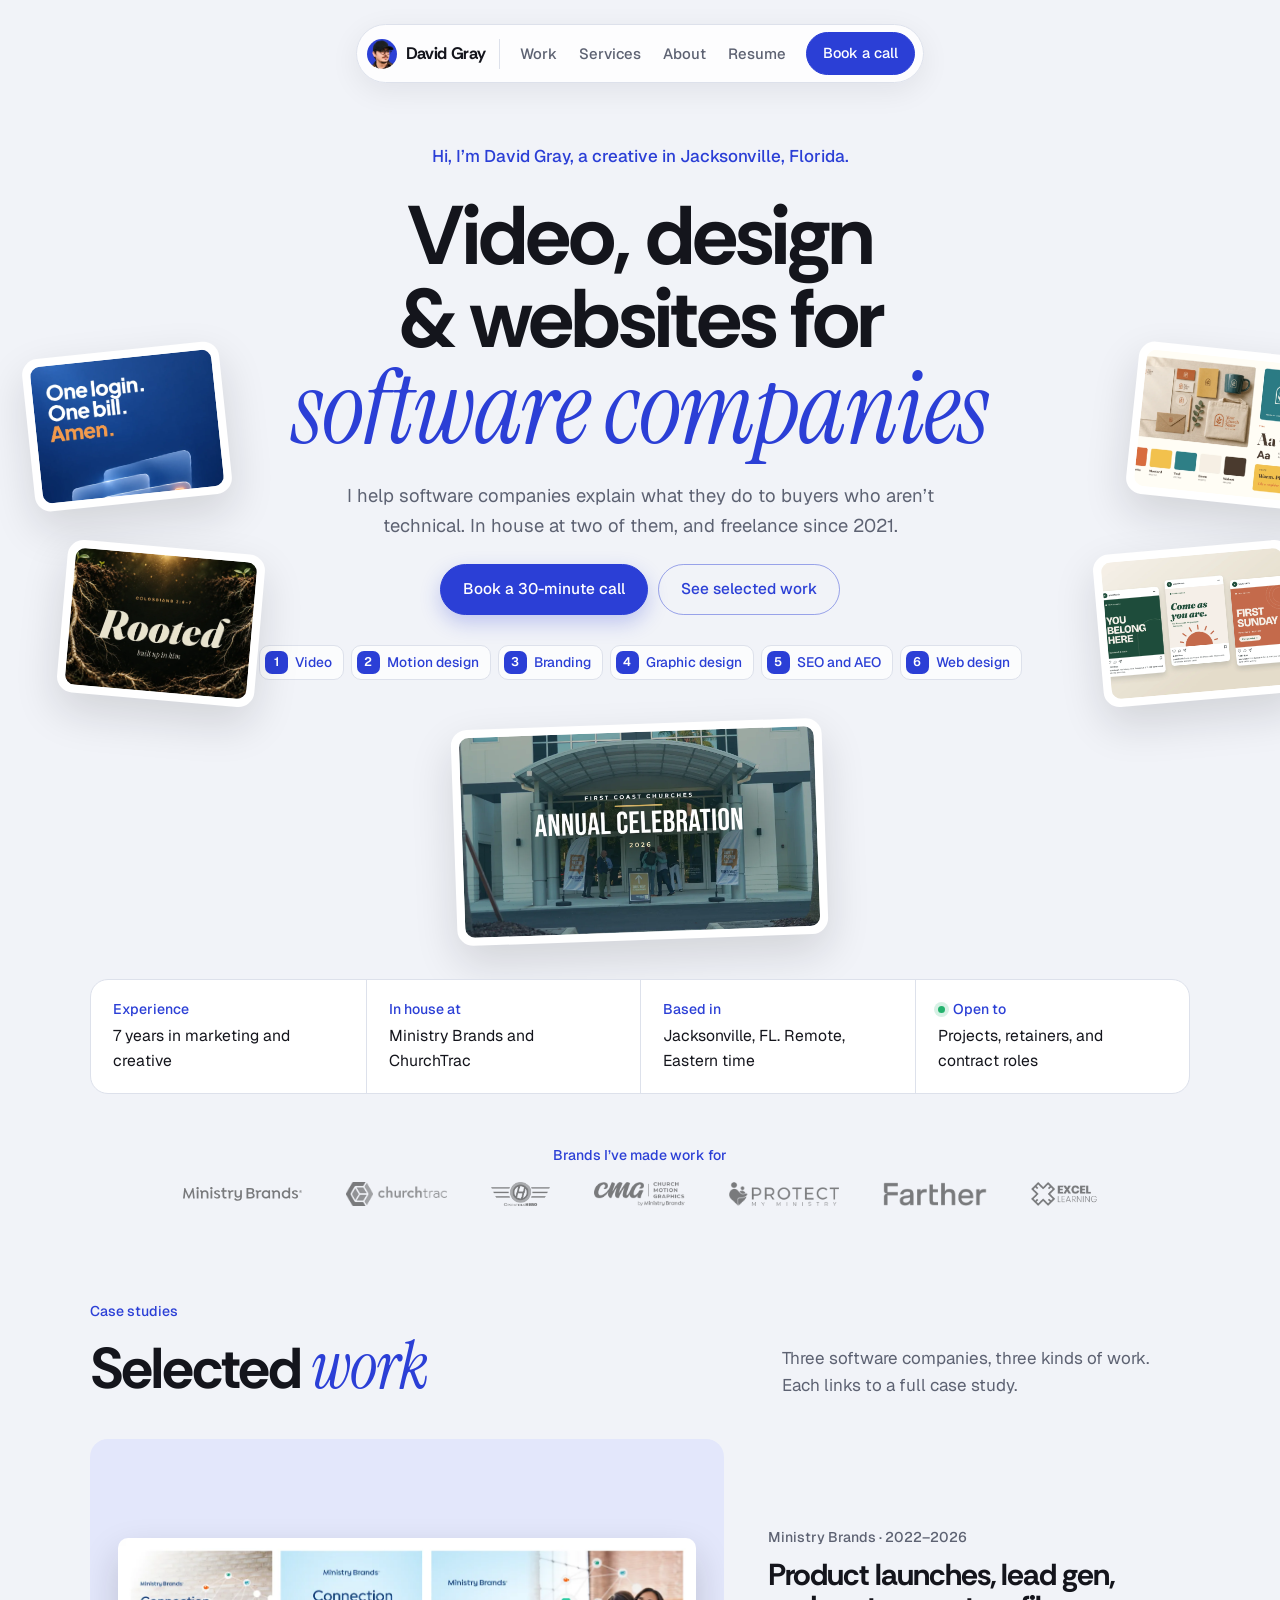
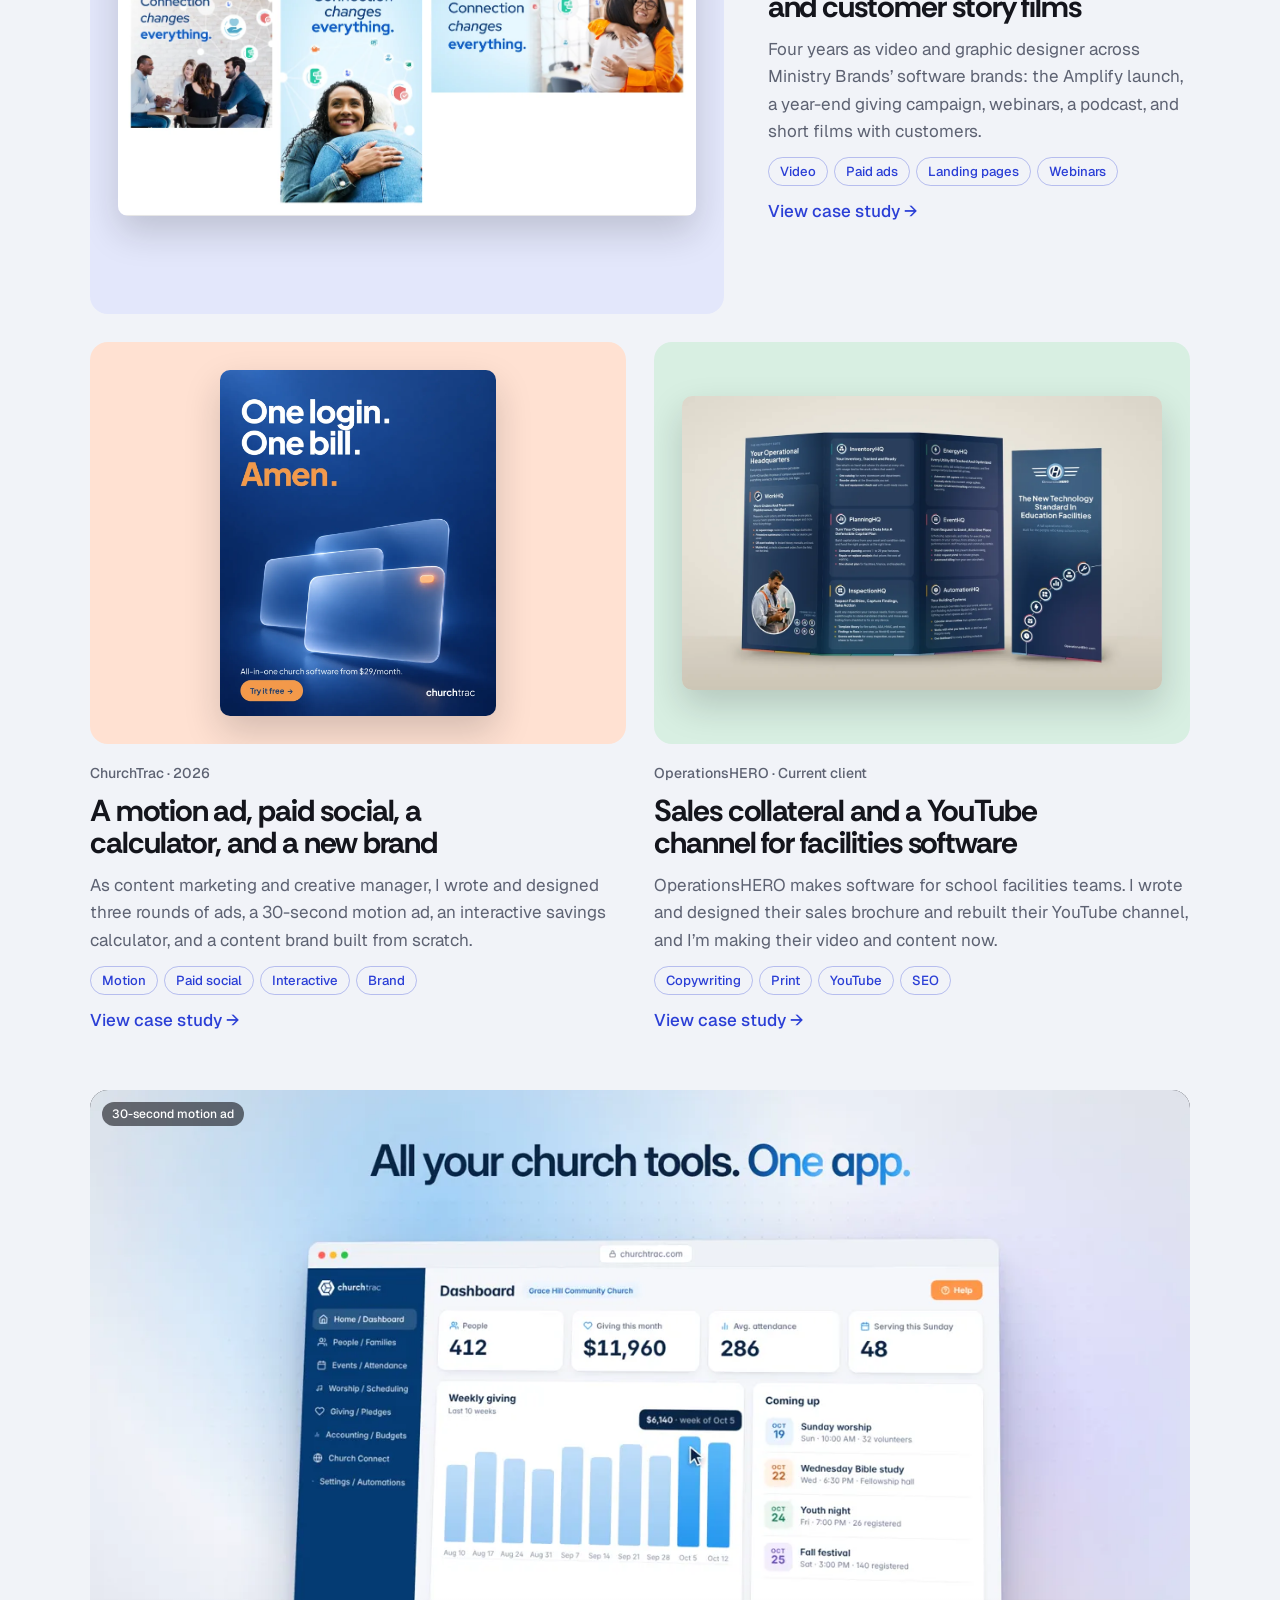
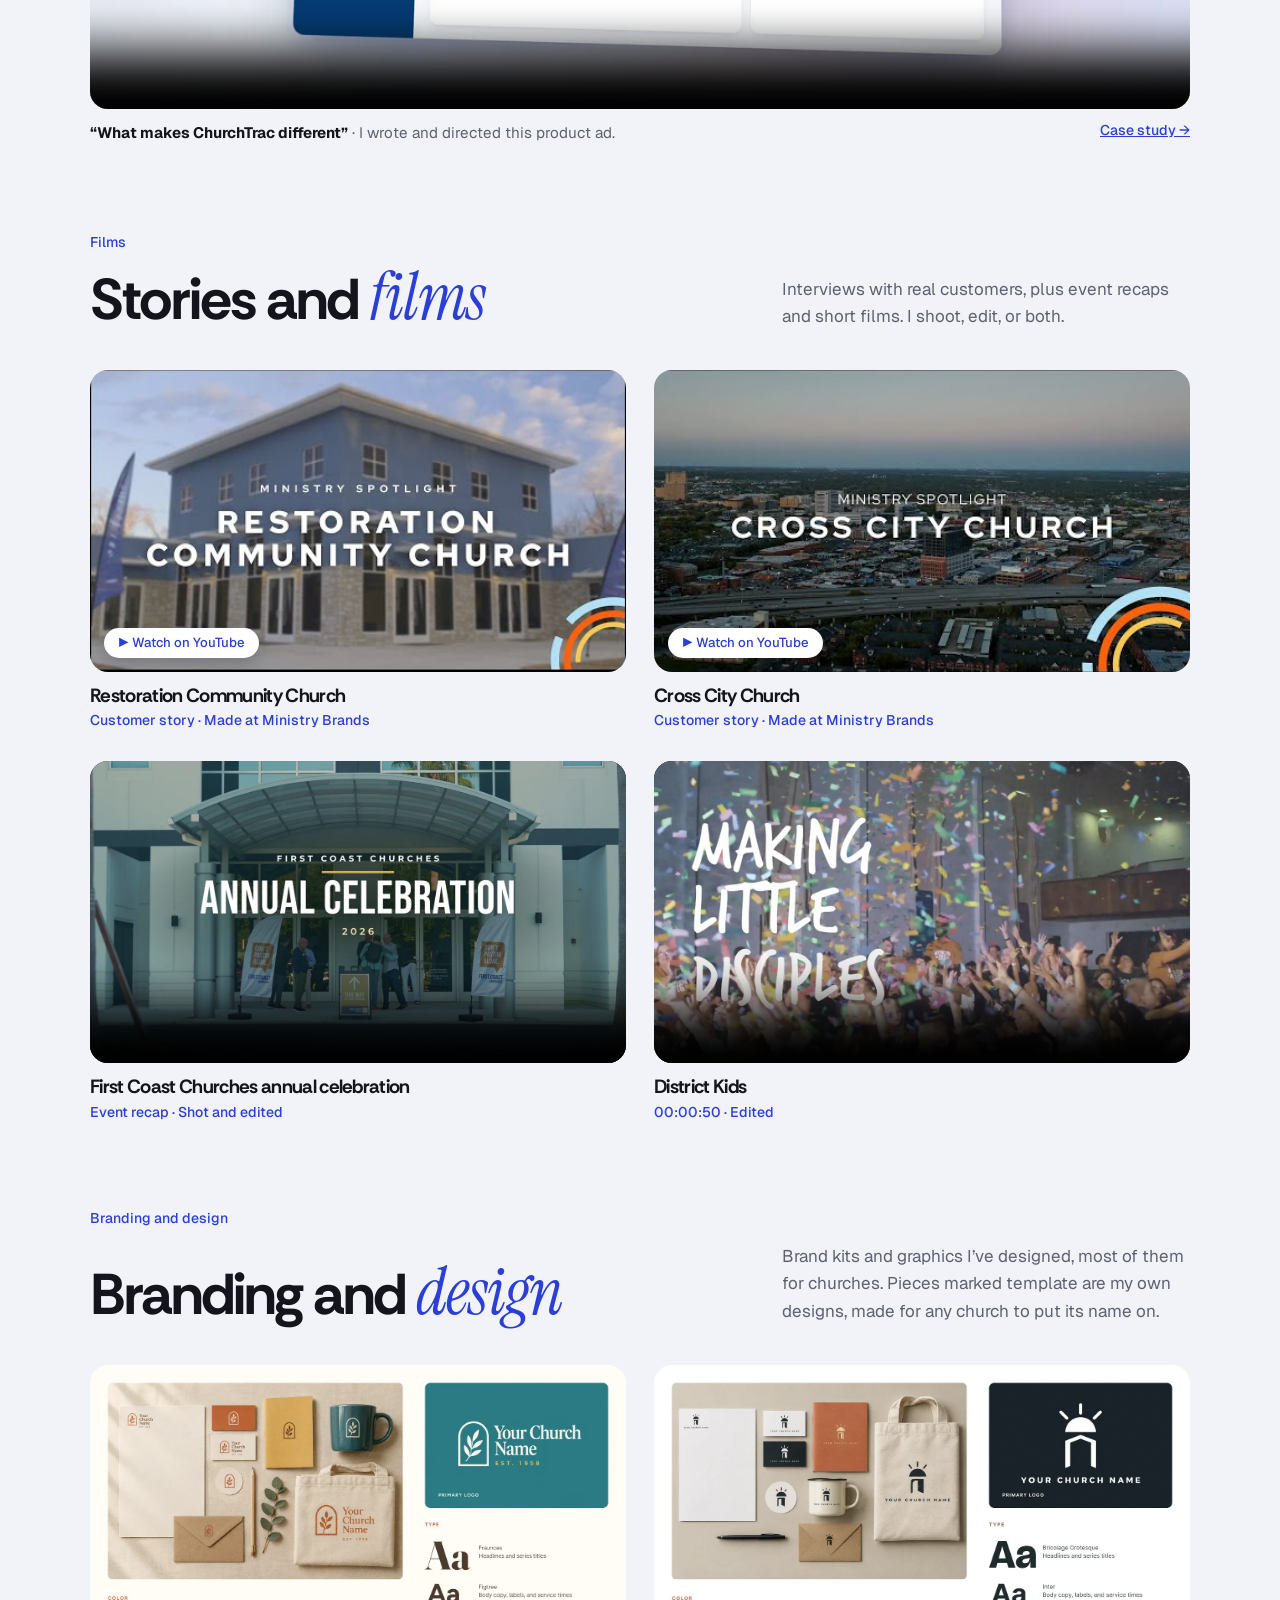
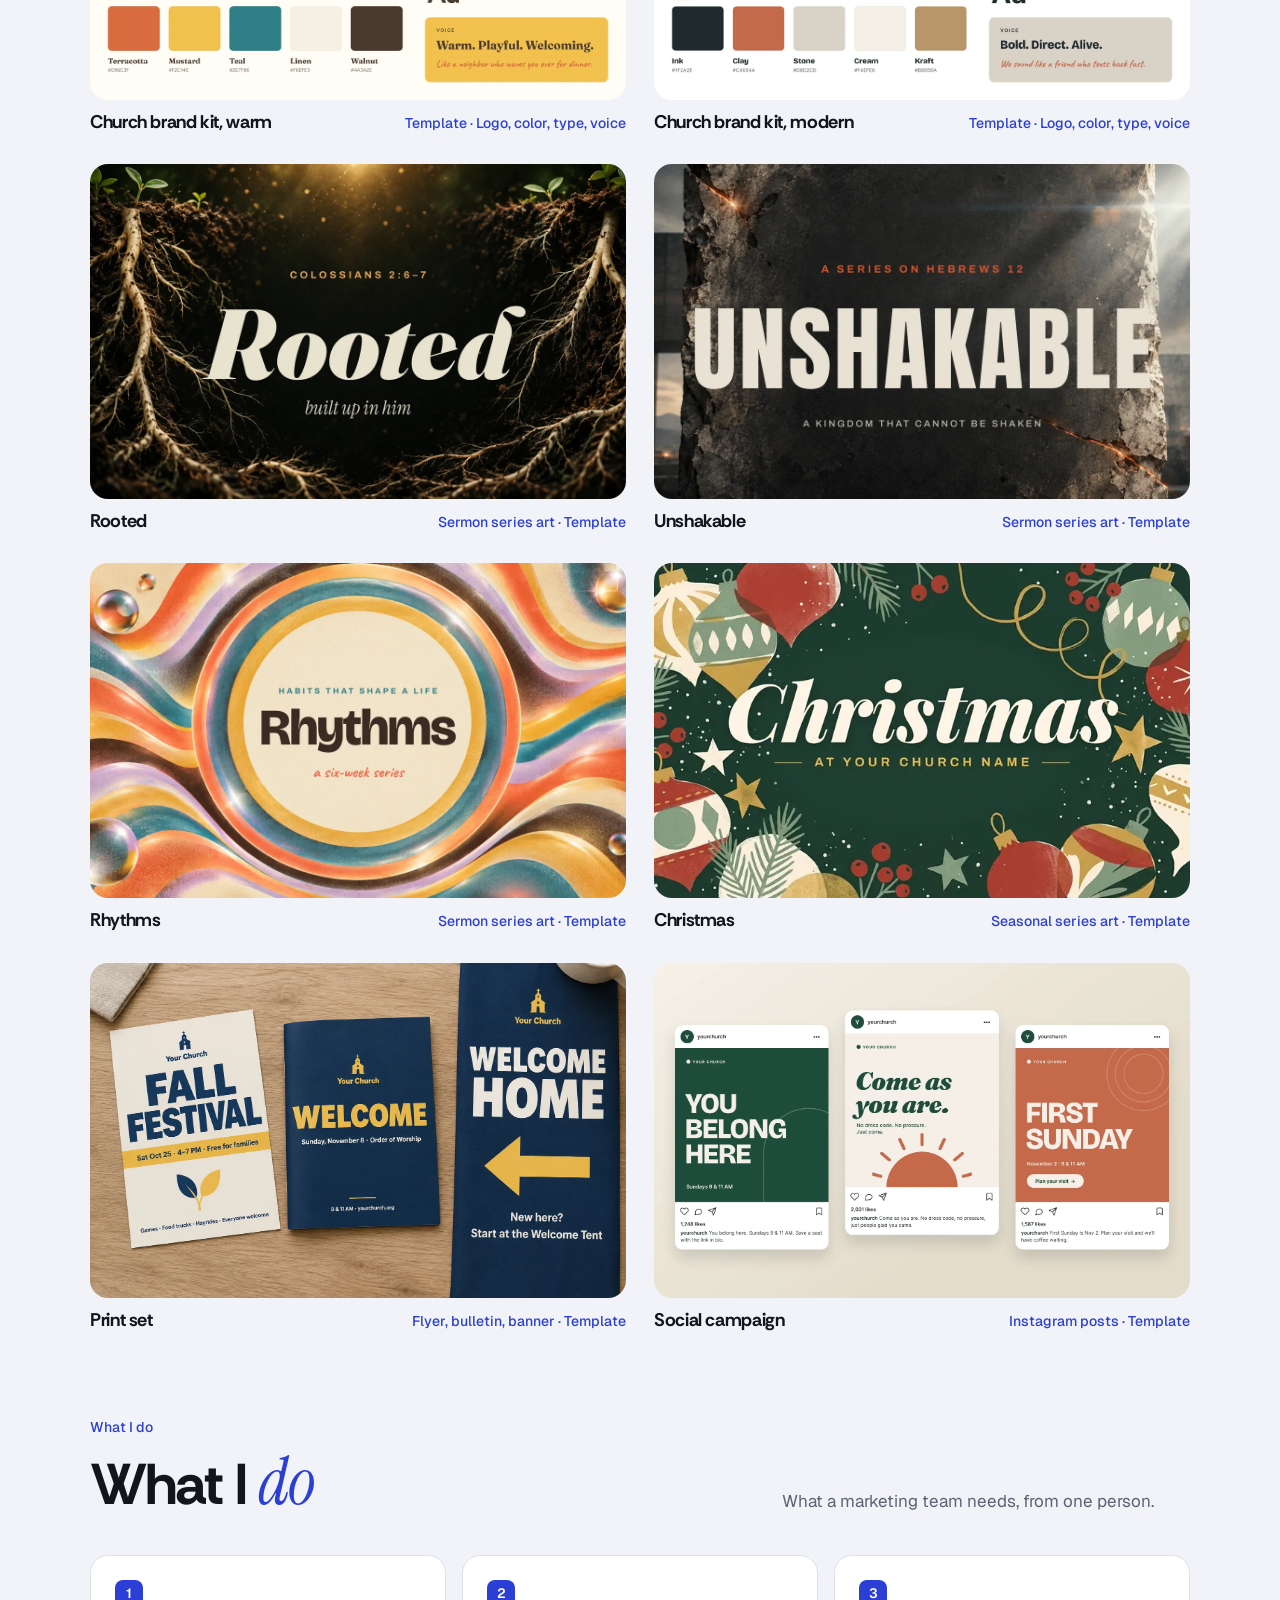
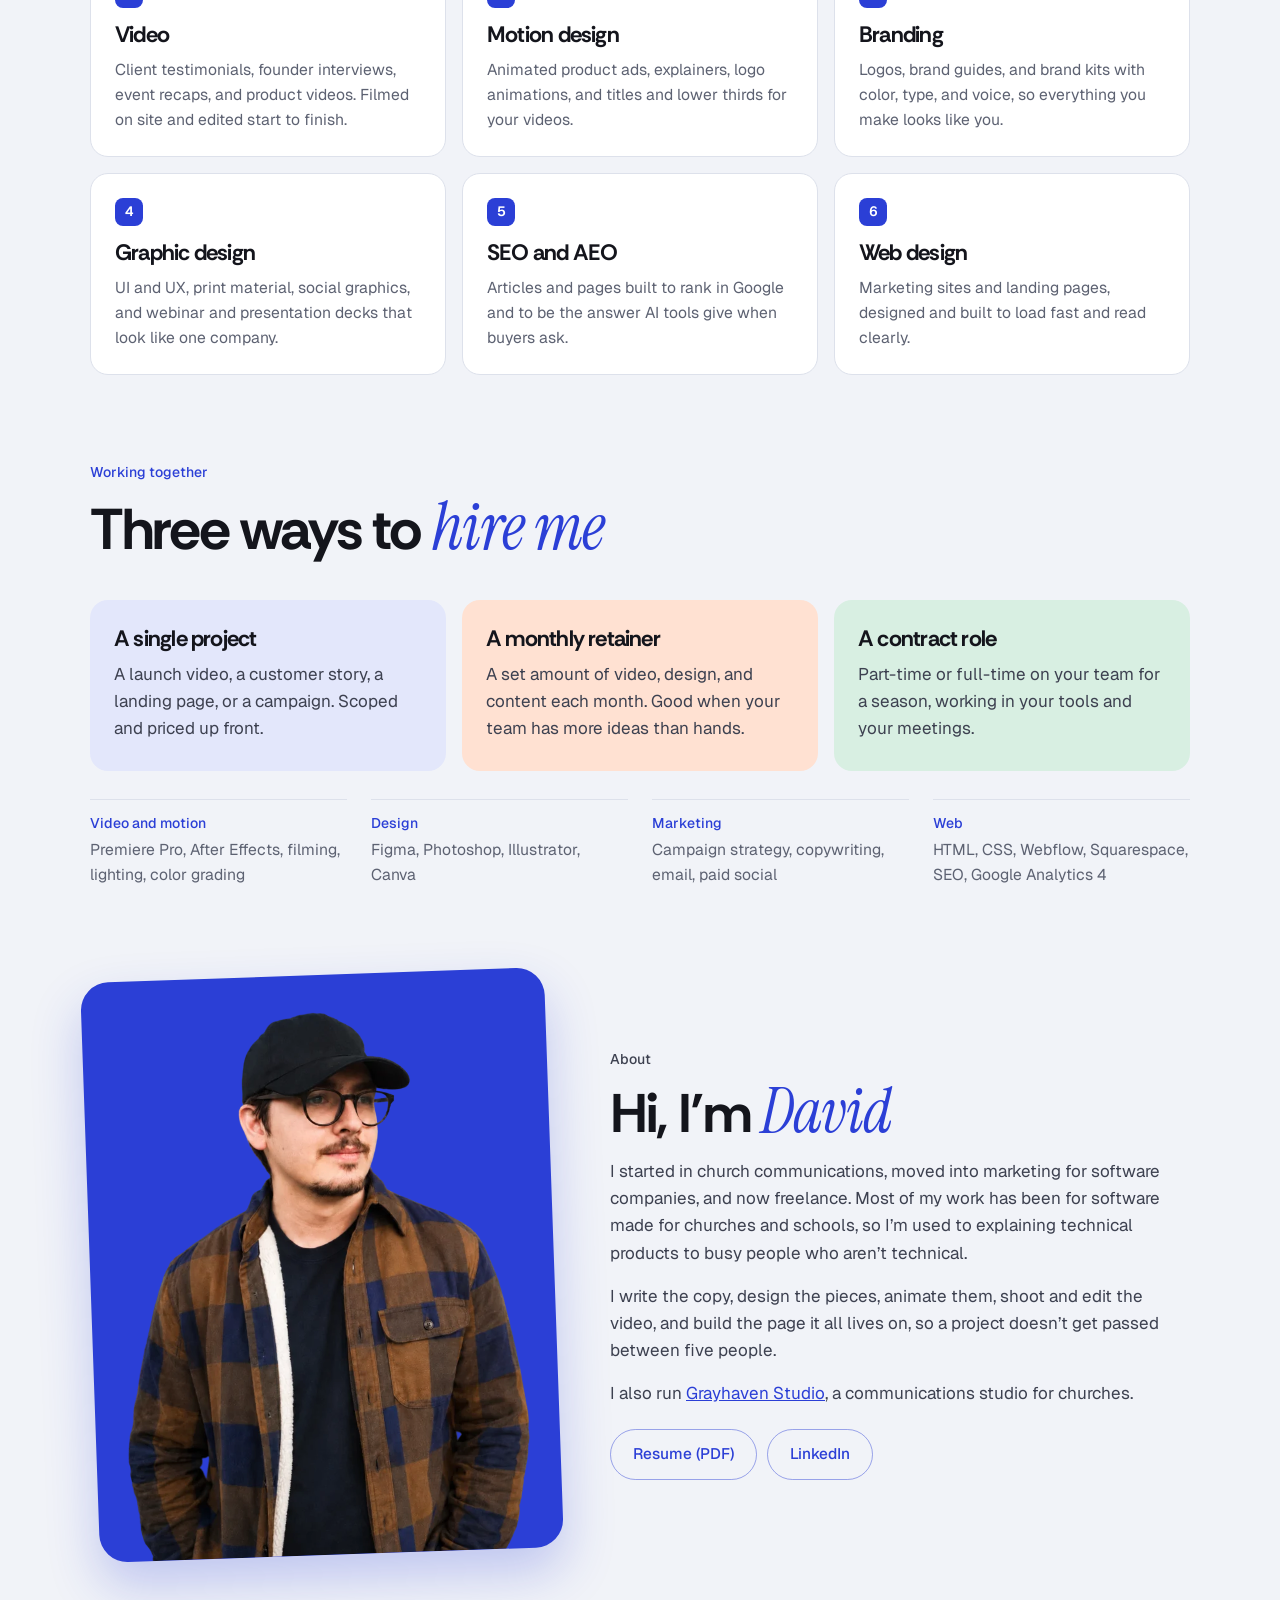
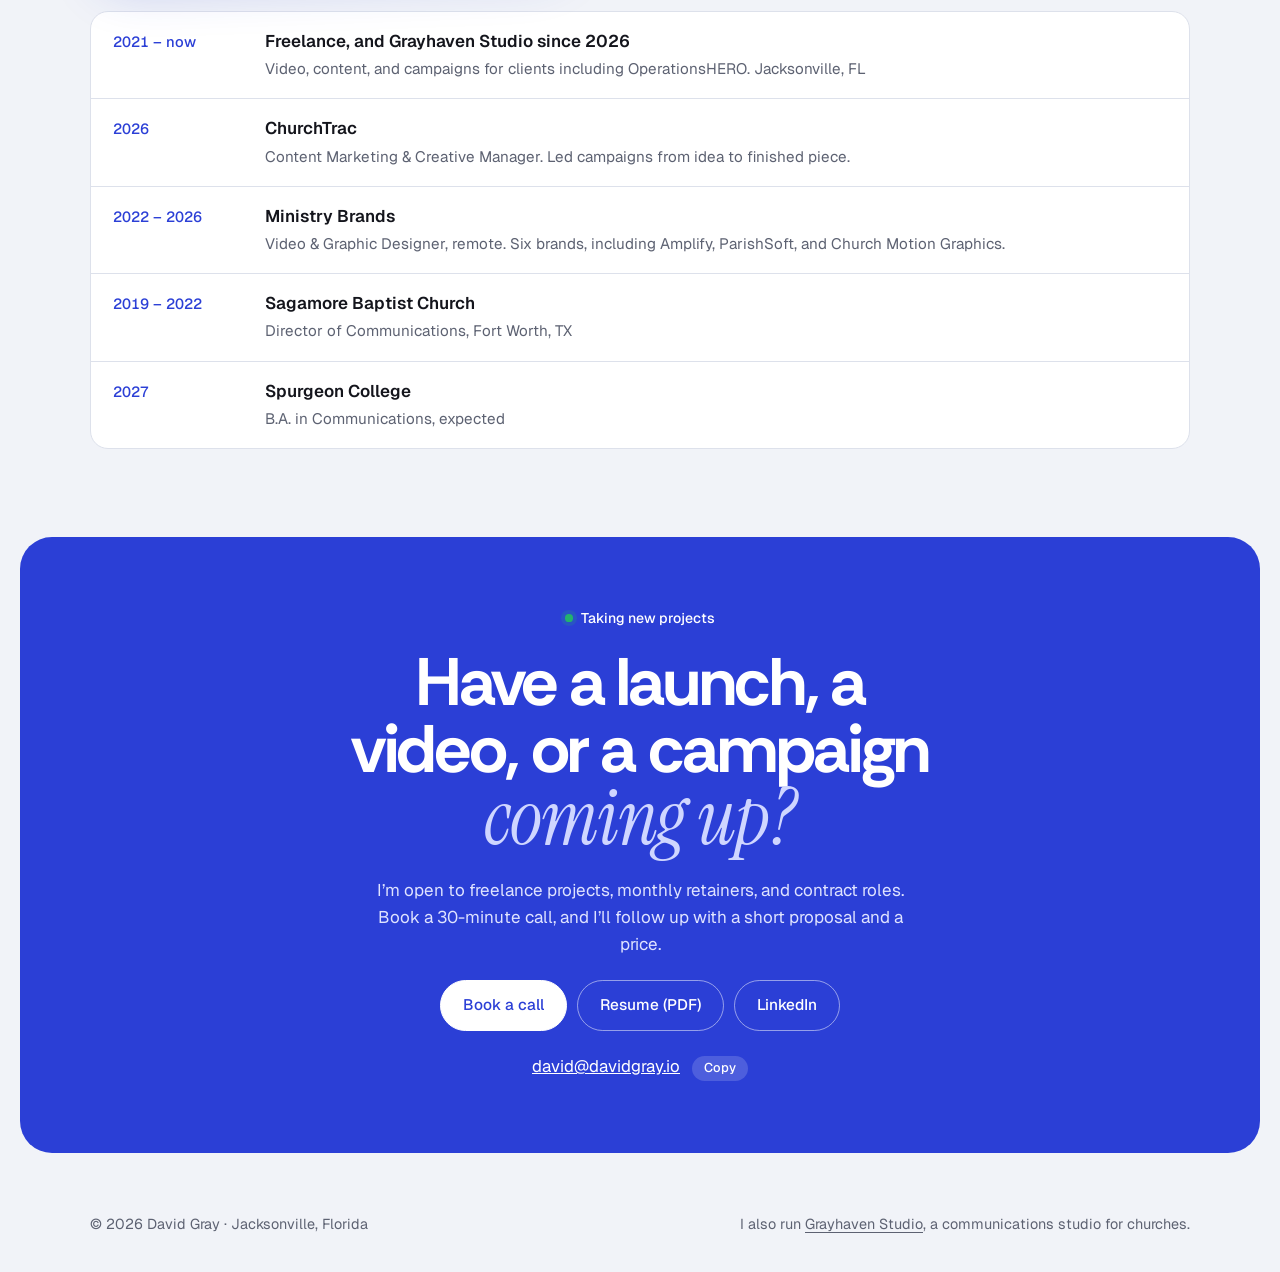
==== index.html @ cba9ab35 "Add davidgray.io portfolio site Co-Authored-By: Claude Opus 5.5 <noreply@anthropic.com> Claude-Sessi" ====
<!doctype html>
<html lang="en"><head><meta charset="utf-8"><meta name="viewport" content="width=device-width, initial-scale=1, viewport-fit=cover">
<title>David Gray | Video, design, and websites for software companies</title>
<meta name="description" content="David Gray makes video, design, and websites for software companies. Seven years in marketing and creative, based in Jacksonville, Florida, working remote.">
<link rel="canonical" href="https://davidgray.io/">
<link rel="icon" href="/favicon.svg" type="image/svg+xml">
<meta property="og:type" content="website"><meta property="og:title" content="David Gray | Video, design, and websites for software companies"><meta property="og:description" content="David Gray makes video, design, and websites for software companies. Seven years in marketing and creative, based in Jacksonville, Florida, working remote.">
<meta property="og:url" content="https://davidgray.io/"><meta property="og:image" content="https://davidgray.io/og.jpg"><meta name="twitter:card" content="summary_large_image">
<link rel="preconnect" href="https://fonts.googleapis.com">
<link rel="preconnect" href="https://fonts.gstatic.com" crossorigin>
<link rel="stylesheet" href="https://fonts.googleapis.com/css2?family=Geist+Mono:wght@500&family=Geist:wght@400;500;600&family=Instrument+Serif:ital@0;1&family=Rethink+Sans:wght@700;800&display=swap">
<link rel="stylesheet" href="style.css">
<script type="application/ld+json">{"@context": "https://schema.org", "@type": "Person", "name": "David Gray", "url": "https://davidgray.io", "image": "https://davidgray.io/img/david.webp", "email": "mailto:david@davidgray.io", "jobTitle": "Freelance video, design, and web creative", "address": {"@type": "PostalAddress", "addressLocality": "Jacksonville", "addressRegion": "FL", "addressCountry": "US"}, "sameAs": ["https://www.linkedin.com/in/davidgrantgray", "https://grayhavenstudio.com"], "knowsAbout": ["Video production", "Motion design", "Branding", "Graphic design", "SEO", "Web design"]}</script>
</head><body>
<header class="site">
  <div class="wrap">
    <div class="pill">
      <a class="name" href="/"><img src="img/david-avatar.webp" alt="">David Gray</a>
      <nav aria-label="Main">
        <a href="#work">Work</a>
        <a href="#services">Services</a>
        <a href="#about">About</a>
        <a href="David-Gray-Resume.pdf" target="_blank" rel="noopener">Resume</a>
      </nav>
      <a class="btn solid sm" href="https://calendar.app.google/wG2xDH1heGx4G1f19" target="_blank" rel="noopener">Book a call</a>
    </div>
  </div>
</header>

<main>
  <div class="hero-zone" id="heroZone">
    <div class="stack l" aria-hidden="true">
      <div class="fl"><div><img src="img/ct-ad2-one-login.webp" alt=""></div></div>
      <div class="fl"><div><img src="img/series-rooted.webp" alt=""></div></div>
    </div>
    <div class="wrap">
      <section class="hero">
        <p class="hello">Hi, I’m David Gray, a creative in Jacksonville, Florida.</p>
        <h1>Video, design &amp; websites for <em>software companies</em></h1>
        <p class="lede">I help software companies explain what they do to buyers who aren’t technical. In house at two of them, and freelance since&nbsp;2021.</p>
        <div class="btns">
          <a class="btn solid" href="https://calendar.app.google/wG2xDH1heGx4G1f19" target="_blank" rel="noopener">Book a 30-minute call</a>
          <a class="btn" href="#work">See selected work</a>
        </div>
        <ul class="chips">
          <li><a href="#films"><b>1</b>Video</a></li><li><a href="#motion"><b>2</b>Motion design</a></li><li><a href="#design"><b>3</b>Branding</a></li><li><a href="#design"><b>4</b>Graphic design</a></li><li><a href="#services"><b>5</b>SEO and AEO</a></li><li><a href="#services"><b>6</b>Web design</a></li>
        </ul>
      </section>
    </div>
    <div class="fl mid" aria-hidden="true"><div><video src="video/loop-fcc.mp4" poster="img/fcc-recap-poster-title.webp" muted loop playsinline autoplay></video></div></div>
    <div class="stack r" aria-hidden="true">
      <div class="fl"><div><img src="img/brand-warm-v3.webp" alt=""></div></div>
      <div class="fl"><div><img src="img/social-posts-v3.webp" alt=""></div></div>
    </div>
  </div>

  <div class="wrap">
    <dl class="quick">
      <div><dt class="tc">Experience</dt><dd>7 years in marketing and creative</dd></div>
      <div><dt class="tc">In house at</dt><dd>Ministry Brands and ChurchTrac</dd></div>
      <div><dt class="tc">Based in</dt><dd>Jacksonville, FL. Remote, Eastern time</dd></div>
      <div><dt class="tc rec">Open to</dt><dd>Projects, retainers, and contract roles</dd></div>
    </dl>
  </div>

  <section class="logos">
    <div class="wrap">
      <p class="tc">Brands I’ve made work for</p>
      <ul>
        <li><img class="mb" src="logos/ministry-brands-color.svg" alt="Ministry Brands"></li>
        <li><img src="logos/churchtrac.png" alt="ChurchTrac"></li>
        <li><img src="logos/operationshero.png" alt="OperationsHERO"></li>
        <li><img src="logos/cmg.png" alt="Church Motion Graphics"></li>
        <li><img src="logos/protect-my-ministry.png" alt="Protect My Ministry"></li>
        <li><img src="logos/farther.png" alt="Farther"></li>
        <li><img src="logos/excel-learning.png" alt="Excel Learning"></li>
      </ul>
    </div>
  </section>

  <section class="block" id="work">
    <div class="wrap">
      <div class="head">
        <p class="tc">Case studies</p>
        <h2>Selected <em>work</em></h2>
        <p>Three software companies, three kinds of work. Each links to a full case study.</p>
      </div>
      <div class="work">
        <a class="job" href="/ministry-brands">
          <div class="job-media"><img src="img/mb-connection-ads.webp" alt="Connection changes everything ad set for Amplify" loading="lazy"></div>
          <div class="job-text">
            <p class="tc">Ministry Brands · 2022–2026</p>
            <h3>Product launches, lead gen, and customer story films</h3>
            <p>Four years as video and graphic designer across Ministry Brands’ software brands: the Amplify launch, a year-end giving campaign, webinars, a podcast, and short films with customers.</p>
            <div class="tags"><span>Video</span><span>Paid ads</span><span>Landing pages</span><span>Webinars</span></div>
            <span class="more">View case study →</span>
          </div>
        </a>
        <a class="job" href="/churchtrac">
          <div class="job-media"><img src="img/ct-ad2-one-login.webp" alt="ChurchTrac ad: One login. One bill. Amen." loading="lazy"></div>
          <div class="job-text">
            <p class="tc">ChurchTrac · 2026</p>
            <h3>A motion ad, paid social, a calculator, and a new brand</h3>
            <p>As content marketing and creative manager, I wrote and designed three rounds of ads, a 30-second motion ad, an interactive savings calculator, and a content brand built from scratch.</p>
            <div class="tags"><span>Motion</span><span>Paid social</span><span>Interactive</span><span>Brand</span></div>
            <span class="more">View case study →</span>
          </div>
        </a>
        <a class="job" href="/operationshero">
          <div class="job-media"><img src="img/operationshero-trifold-mockup-inside.webp" alt="OperationsHERO tri-fold brochure, inside spread" loading="lazy"></div>
          <div class="job-text">
            <p class="tc">OperationsHERO · Current client</p>
            <h3>Sales collateral and a YouTube channel for facilities software</h3>
            <p>OperationsHERO makes software for school facilities teams. I wrote and designed their sales brochure and rebuilt their YouTube channel, and I’m making their video and content now.</p>
            <div class="tags"><span>Copywriting</span><span>Print</span><span>YouTube</span><span>SEO</span></div>
            <span class="more">View case study →</span>
          </div>
        </a>
      </div>
    </div>
  </section>

  <div class="wrap">
    <figure class="feature" id="motion">
      <div class="frame">
        <span class="slate">30-second motion ad</span>
        <video src="video/ct-different-30s.mp4" poster="img/ct-different-poster.webp" muted loop playsinline controls preload="metadata" aria-label="ChurchTrac 30-second motion ad"></video>
      </div>
      <figcaption class="caption">
        <p><strong style="color:var(--ink)">“What makes ChurchTrac different”</strong> · I wrote and directed this product ad.</p>
        <a class="tc" href="/churchtrac">Case study →</a>
      </figcaption>
    </figure>
  </div>

  <section class="block" id="films">
    <div class="wrap">
      <div class="head">
        <p class="tc">Films</p>
        <h2>Stories and <em>films</em></h2>
        <p>Interviews with real customers, plus event recaps and short films. I shoot, edit, or both.</p>
      </div>
      <div class="films">
        <div class="film">
          <a class="yt" href="https://www.youtube.com/watch?v=I8h_QCb83RA" target="_blank" rel="noopener"><img src="img/yt-I8h_QCb83RA.jpg" alt="Restoration Community Church customer story" loading="lazy"><span class="play">▶ Watch on YouTube</span></a>
          <h3>Restoration Community Church</h3>
          <p class="tc" style="margin-top:6px">Customer story · Made at Ministry Brands</p>
        </div>
        <div class="film">
          <a class="yt" href="https://www.youtube.com/watch?v=XCeG6gcjqo4" target="_blank" rel="noopener"><img src="img/yt-XCeG6gcjqo4.jpg" alt="Cross City Church customer story" loading="lazy"><span class="play">▶ Watch on YouTube</span></a>
          <h3>Cross City Church</h3>
          <p class="tc" style="margin-top:6px">Customer story · Made at Ministry Brands</p>
        </div>
        <div class="film">
          <div class="frame"><video src="video/fcc-annual-celebration-recap.mp4" poster="img/fcc-recap-poster-title.webp" controls playsinline preload="none" aria-label="First Coast Churches annual celebration recap"></video></div>
          <h3>First Coast Churches annual celebration</h3>
          <p class="tc" style="margin-top:6px">Event recap · Shot and edited</p>
        </div>
        <div class="film">
          <div class="frame"><video src="video/district-kids-50s.mp4" poster="img/district-kids-poster.webp" controls playsinline preload="none" aria-label="District Kids 50-second film"></video></div>
          <h3>District Kids</h3>
          <p class="tc" style="margin-top:6px">00:00:50 · Edited</p>
        </div>
      </div>
    </div>
  </section>

  <section class="block" id="design">
    <div class="wrap">
      <div class="head">
        <p class="tc">Branding and design</p>
        <h2>Branding and <em>design</em></h2>
        <p>Brand kits and graphics I’ve designed, most of them for churches. Pieces marked template are my own designs, made for any church to put its name on.</p>
      </div>
      <div class="gal">
        <figure class="g6"><div class="shot"><img src="img/brand-warm-v3.webp" alt="Warm church brand kit: logo, stationery, color palette, type, and voice" loading="lazy"></div><figcaption><strong>Church brand kit, warm</strong><span class="tc">Template · Logo, color, type, voice</span></figcaption></figure>
        <figure class="g6"><div class="shot"><img src="img/brand-modern-v3.webp" alt="Modern church brand kit: logo, stationery, color palette, type, and voice" loading="lazy"></div><figcaption><strong>Church brand kit, modern</strong><span class="tc">Template · Logo, color, type, voice</span></figcaption></figure>
        <figure class="g6"><div class="shot"><img src="img/series-rooted.webp" alt="Rooted sermon series title: ivory serif type over pale roots in dark soil" loading="lazy"></div><figcaption><strong>Rooted</strong><span class="tc">Sermon series art · Template</span></figcaption></figure>
        <figure class="g6"><div class="shot"><img src="img/series-unshakable.webp" alt="Unshakable sermon series title: bold cream type on cracked concrete" loading="lazy"></div><figcaption><strong>Unshakable</strong><span class="tc">Sermon series art · Template</span></figcaption></figure>
        <figure class="g6"><div class="shot"><img src="img/series-rhythms.webp" alt="Rhythms sermon series title: retro rings in teal, coral, and mustard" loading="lazy"></div><figcaption><strong>Rhythms</strong><span class="tc">Sermon series art · Template</span></figcaption></figure>
        <figure class="g6"><div class="shot"><img src="img/season-christmas-v2.webp" alt="Christmas title slide: cream script framed by hand-painted vintage ornaments on deep green" loading="lazy"></div><figcaption><strong>Christmas</strong><span class="tc">Seasonal series art · Template</span></figcaption></figure>
        <figure class="g6"><div class="shot"><img src="img/print-set-v5.webp" alt="Church print set: Fall Festival flyer, welcome bulletin, and Welcome Home banner" loading="lazy"></div><figcaption><strong>Print set</strong><span class="tc">Flyer, bulletin, banner · Template</span></figcaption></figure>
        <figure class="g6"><div class="shot"><img src="img/social-posts-v3.webp" alt="Three church Instagram posts: You belong here, Come as you are, First Sunday" loading="lazy"></div><figcaption><strong>Social campaign</strong><span class="tc">Instagram posts · Template</span></figcaption></figure>
      </div>
    </div>
  </section>

  <section class="block" id="services">
    <div class="wrap">
      <div class="head">
        <p class="tc">What I do</p>
        <h2>What I <em>do</em></h2>
        <p>What a marketing team needs, from one person.</p>
      </div>
      <div class="svc-list">
        <div class="svc-row"><h3>Video</h3><p>Client testimonials, founder interviews, event recaps, and product videos. Filmed on site and edited start to finish.</p></div>
        <div class="svc-row"><h3>Motion design</h3><p>Animated product ads, explainers, logo animations, and titles and lower thirds for your videos.</p></div>
        <div class="svc-row"><h3>Branding</h3><p>Logos, brand guides, and brand kits with color, type, and voice, so everything you make looks like you.</p></div>
        <div class="svc-row"><h3>Graphic design</h3><p>UI and UX, print material, social graphics, and webinar and presentation decks that look like one company.</p></div>
        <div class="svc-row"><h3>SEO and AEO</h3><p>Articles and pages built to rank in Google and to be the answer AI tools give when buyers ask.</p></div>
        <div class="svc-row"><h3>Web design</h3><p>Marketing sites and landing pages, designed and built to load fast and read clearly.</p></div>
      </div>
    </div>
  </section>

  <section class="block" id="hire">
    <div class="wrap">
      <div class="head">
        <p class="tc">Working together</p>
        <h2>Three ways to <em>hire me</em></h2>
      </div>
      <div class="ways">
        <div><h3>A single project</h3><p>A launch video, a customer story, a landing page, or a campaign. Scoped and priced up front.</p></div>
        <div><h3>A monthly retainer</h3><p>A set amount of video, design, and content each month. Good when your team has more ideas than hands.</p></div>
        <div><h3>A contract role</h3><p>Part-time or full-time on your team for a season, working in your tools and your meetings.</p></div>
      </div>
      <dl class="tools">
        <div><dt class="tc">Video and motion</dt><dd>Premiere Pro, After Effects, filming, lighting, color grading</dd></div>
        <div><dt class="tc">Design</dt><dd>Figma, Photoshop, Illustrator, Canva</dd></div>
        <div><dt class="tc">Marketing</dt><dd>Campaign strategy, copywriting, email, paid social</dd></div>
        <div><dt class="tc">Web</dt><dd>HTML, CSS, Webflow, Squarespace, SEO, Google Analytics 4</dd></div>
      </dl>
    </div>
  </section>

  <section class="block" id="about">
    <div class="wrap">
      <div class="about">
        <div class="portrait"><img src="img/david.webp" alt="David Gray"></div>
        <div class="bio">
          <p class="tc">About</p>
          <h2>Hi, I’m <em>David</em></h2>
          <p>I started in church communications, moved into marketing for software companies, and now freelance. Most of my work has been for software made for churches and schools, so I’m used to explaining technical products to busy people who aren’t technical.</p>
          <p>I write the copy, design the pieces, animate them, shoot and edit the video, and build the page it all lives on, so a project doesn’t get passed between five people.</p>
          <p>I also run <a href="https://grayhavenstudio.com" target="_blank" rel="noopener">Grayhaven Studio</a>, a communications studio for churches.</p>
          <div class="btns" style="margin-top:6px"><a class="btn" href="David-Gray-Resume.pdf" target="_blank" rel="noopener">Resume (PDF)</a><a class="btn" href="https://www.linkedin.com/in/davidgrantgray" target="_blank" rel="noopener">LinkedIn</a></div>
        </div>
      </div>
      <ol class="timeline">
          <li><span class="when">2021 – now</span><div><strong>Freelance, and Grayhaven Studio since 2026</strong><span>Video, content, and campaigns for clients including OperationsHERO. Jacksonville, FL</span></div></li>
          <li><span class="when">2026</span><div><strong>ChurchTrac</strong><span>Content Marketing &amp; Creative Manager. Led campaigns from idea to finished piece.</span></div></li>
          <li><span class="when">2022 – 2026</span><div><strong>Ministry Brands</strong><span>Video &amp; Graphic Designer, remote. Six brands, including Amplify, ParishSoft, and Church Motion Graphics.</span></div></li>
          <li><span class="when">2019 – 2022</span><div><strong>Sagamore Baptist Church</strong><span>Director of Communications, Fort Worth, TX</span></div></li>
          <li><span class="when">2027</span><div><strong>Spurgeon College</strong><span>B.A. in Communications, expected</span></div></li>
        </ol>
    </div>
  </section>

  <section id="contact">
    <div class="contact">
      <p class="tc rec">Taking new projects</p>
      <h2>Have a launch, a video, or a campaign <em>coming up?</em></h2>
      <p>I’m open to freelance projects, monthly retainers, and contract roles. Book a 30-minute call, and I’ll follow up with a short proposal and a price.</p>
      <div class="btns"><a class="btn solid" href="https://calendar.app.google/wG2xDH1heGx4G1f19" target="_blank" rel="noopener">Book a call</a><a class="btn" href="David-Gray-Resume.pdf" target="_blank" rel="noopener">Resume (PDF)</a><a class="btn" href="https://www.linkedin.com/in/davidgrantgray" target="_blank" rel="noopener">LinkedIn</a></div>
      <p class="email"><a href="mailto:david@davidgray.io" id="mail">david@davidgray.io</a> <button type="button" class="copy" id="copyMail">Copy</button></p>
    </div>
  </section>
</main>

<footer class="site">
  <div class="wrap"><span>© 2026 David Gray · Jacksonville, Florida</span><span>I also run <a href="https://grayhavenstudio.com" target="_blank" rel="noopener">Grayhaven Studio</a>, a communications studio for churches.</span></div>
</footer>
<script>
(function () { var z = document.getElementById('heroZone'); if (!z || matchMedia('(prefers-reduced-motion: reduce)').matches) return;
  z.addEventListener('pointermove', function (e) { var r = z.getBoundingClientRect();
    z.style.setProperty('--mx', (((e.clientX - r.left) / r.width) * 2 - 1).toFixed(3)); z.style.setProperty('--my', (((e.clientY - r.top) / r.height) * 2 - 1).toFixed(3)); });
})();
</script>
<script>
(function () { var b = document.getElementById('copyMail'); if (!b) return;
  b.addEventListener('click', function () {
    var done = function () { b.textContent = 'Copied'; setTimeout(function () { b.textContent = 'Copy'; }, 1600); };
    try { navigator.clipboard.writeText('david@davidgray.io').then(done, sel); } catch (e) { sel(); }
    function sel() { var r = document.createRange(); r.selectNodeContents(document.getElementById('mail')); var g = getSelection(); g.removeAllRanges(); g.addRange(r); }
  });
})();
</script>
</body></html>
---- style.css ----
/* Layout: light and airy, centered. Tall serif headlines, one cobalt blue, work shown as floating, slightly tilted cards. */
:root {
  --bg: #f1f3f8;
  --card: #ffffff;
  --ink: #14151c;
  --muted: #5d6272;
  --line: #dde1eb;
  --blue: #2b3fd6;
  --blue-soft: #e3e7fb;
  --peach: #ffe1d2;
  --mint: #d8efe2;
  --butter: #fff0c4;
  --display: "Rethink Sans", "Helvetica Neue", Arial, sans-serif;
  --serif: "Instrument Serif", "Iowan Old Style", Georgia, serif;
  --body: "Geist", "Helvetica Neue", Arial, sans-serif;
  --mono: "Geist Mono", ui-monospace, Menlo, monospace;
  --r: 18px;
  color-scheme: light;
}
* { box-sizing: border-box; }
html { scroll-behavior: smooth; }
body { background: var(--bg); color: var(--ink); font: 400 1.0625rem/1.6 var(--body); margin: 0; -webkit-font-smoothing: antialiased; }
.wrap { max-width: 1140px; margin: 0 auto; padding-left: max(20px, env(safe-area-inset-left, 0px)); padding-right: max(20px, env(safe-area-inset-right, 0px)); }
a { color: inherit; }
a:focus-visible, button:focus-visible { outline: 2px solid var(--blue); outline-offset: 3px; border-radius: 6px; }
img, video { max-width: 100%; display: block; }
h1, h2, h3 { font-family: var(--display); font-weight: 700; letter-spacing: -0.035em; text-wrap: balance; margin: 0; line-height: 1.02; }
h1 em, h2 em { font-family: var(--serif); font-weight: 400; font-style: italic; color: var(--blue); letter-spacing: -0.015em; font-size: 1.14em; line-height: .9; }
p { margin: 0; }
.tc { font: 500 .88rem/1.3 var(--body); color: var(--blue); }
.tc a { color: inherit; }
.rec { display: inline-flex; align-items: center; gap: .55em; }
.rec::before { content: ""; width: .55em; height: .55em; border-radius: 50%; background: #23b26d; box-shadow: 0 0 0 4px rgba(35,178,109,.18); }

/* Pill nav */
header.site { position: sticky; top: calc(12px + env(safe-area-inset-top, 0px)); z-index: 20; padding-top: 12px; pointer-events: none; }
header.site .wrap { display: flex; justify-content: center; }
.pill { pointer-events: auto; display: flex; align-items: center; gap: 6px 18px; flex-wrap: wrap; justify-content: center; background: rgba(255,255,255,.82); backdrop-filter: blur(14px); -webkit-backdrop-filter: blur(14px); border: 1px solid var(--line); border-radius: 999px; padding: 7px 8px 7px 10px; box-shadow: 0 8px 30px rgba(20,21,28,.07); max-width: 100%; }
.name { display: inline-flex; align-items: center; gap: 9px; font: 700 1.05rem/1 var(--display); letter-spacing: -0.02em; text-decoration: none; padding-right: 14px; border-right: 1px solid var(--line); }
.name img { width: 30px; height: 30px; border-radius: 50%; }
header nav { display: flex; gap: 4px 18px; flex-wrap: wrap; font-size: .93rem; font-weight: 500; }
header nav a { text-decoration: none; color: var(--muted); padding: 6px 2px; }
header nav a:hover { color: var(--blue); }

.btns { display: flex; gap: 10px; flex-wrap: wrap; align-items: center; }
.btn { display: inline-block; padding: 12px 22px; border-radius: 999px; text-decoration: none; font-weight: 500; font-size: .96rem; border: 1px solid color-mix(in srgb, var(--blue) 45%, transparent); color: var(--blue); background: transparent; transition: transform .15s, background .15s, box-shadow .15s; }
.btn:hover { transform: translateY(-2px); background: var(--blue-soft); }
.btn.solid { background: var(--blue); color: #fff; border-color: var(--blue); box-shadow: 0 8px 20px rgba(43,63,214,.25); }
.btn.solid:hover { background: #2233bd; }
.btn.sm { padding: 9px 16px; font-size: .9rem; box-shadow: none; }

/* Hero: content column in the middle, two matched stacks of work cards on either side */
.hero-zone { display: grid; grid-template-columns: minmax(0, 1fr) minmax(0, 860px) minmax(0, 1fr); align-items: center; gap: 0 28px; max-width: 1560px; margin: 0 auto; padding: 0 28px; overflow: hidden; }
.hero-zone > .wrap { padding: 0; width: 100%; }
.hero { text-align: center; padding-block: 72px 40px; display: grid; gap: 24px; justify-items: center; }
.hello { color: var(--blue); font-weight: 500; }
.hero h1 { font-size: clamp(2.5rem, 6.6vw, 5.2rem); line-height: 1; }
.hero h1 em { display: block; font-size: 1.22em; line-height: .95; }
.hero h1 .tile { display: inline-block; vertical-align: -0.1em; width: 1.5em; height: .9em; border-radius: .16em; overflow: hidden; transform: rotate(-4deg); box-shadow: 0 .08em .25em rgba(20,21,28,.22); margin: 0 .06em; background: var(--ink); }
.hero h1 .tile video { width: 100%; height: 100%; object-fit: cover; }
.hero .lede { font-size: 1.15rem; color: var(--muted); max-width: 50ch; text-wrap: pretty; }
.hero .btns { justify-content: center; }
.chips { list-style: none; margin: 6px 0 0; padding: 0; display: flex; flex-wrap: nowrap; gap: 7px; justify-content: center; }
.chips a { display: inline-flex; align-items: center; gap: 7px; background: rgba(255,255,255,.75); border: 1px solid var(--line); border-radius: 10px; padding: 5px 11px 5px 5px; font-size: .86rem; font-weight: 500; color: var(--blue); text-decoration: none; white-space: nowrap; transition: transform .15s, background .15s, border-color .15s; }
.chips a:hover { transform: translateY(-2px); background: #fff; border-color: var(--blue); }
.chips b { display: grid; place-items: center; width: 23px; height: 23px; border-radius: 7px; background: var(--blue); color: #fff; font-size: .78rem; font-weight: 600; }

.stack { display: grid; gap: 44px; }
.stack.l { justify-items: end; } .stack.r { justify-items: start; }
.fl { width: clamp(150px, 15.5vw, 240px); background: var(--card); padding: 8px; border-radius: 16px; box-shadow: 0 18px 44px rgba(20,21,28,.14); translate: calc(var(--mx, 0) * var(--d, 10) * 1px) calc(var(--my, 0) * var(--d, 10) * 1px); transition: translate .5s cubic-bezier(.2,.8,.2,1); }
.fl img { border-radius: 10px; width: 100%; aspect-ratio: 4 / 3; object-fit: cover; object-position: top; display: block; }
.fl > div { animation: bob 7s ease-in-out infinite; }
.stack .fl:nth-child(2) > div { animation-delay: -3.5s; }
.stack.r .fl > div { animation-duration: 8s; }
@keyframes bob { 0%, 100% { transform: translateY(0); } 50% { transform: translateY(-8px); } }
.stack.l { grid-column: 1; grid-row: 1 / 3; } .stack.r { grid-column: 3; grid-row: 1 / 3; }
.hero-zone > .wrap { grid-column: 2; grid-row: 1; }
.fl.mid { grid-column: 2; grid-row: 2; justify-self: center; width: clamp(300px, 29vw, 440px); rotate: -2deg; --d: 6; margin: 4px 0 40px; }
.fl.mid video { border-radius: 10px; width: 100%; aspect-ratio: 16 / 9; object-fit: cover; display: block; background: var(--ink); }
.fl.mid > div { animation-delay: -1.5s; }
.stack.l .fl:nth-child(1) { rotate: -6deg; --d: 14; margin-right: 34px; }
.stack.l .fl:nth-child(2) { rotate: 5deg; --d: 8; }
.stack.r .fl:nth-child(1) { rotate: 6deg; --d: 14; margin-left: 34px; }
.stack.r .fl:nth-child(2) { rotate: -5deg; --d: 8; }

/* Quick facts */
.quick { margin: 0 0 8px; display: grid; grid-template-columns: repeat(4, minmax(0, 1fr)); background: var(--card); border: 1px solid var(--line); border-radius: var(--r); }
.quick div { padding: 20px 22px; display: grid; gap: 4px; align-content: start; }
.quick div + div { border-left: 1px solid var(--line); }
.quick dt { margin: 0; } .quick dd, .tools dd { margin: 0; font-size: .98rem; }

/* Logos */
.logos { padding-block: 44px 8px; text-align: center; }
.logos ul { list-style: none; padding: 0; margin: 18px 0 0; display: flex; flex-wrap: wrap; gap: 24px 44px; align-items: center; justify-content: center; }
.logos img { height: 24px; width: auto; filter: brightness(0) opacity(.5); }
.logos img.mb { height: 14px; }

/* Sections */
section.block { padding-block: 88px 0; }
.head { display: grid; grid-template-columns: minmax(0, 1.6fr) minmax(0, 1fr); gap: 16px 40px; align-items: end; margin-bottom: 40px; }
.head > .tc { grid-column: 1 / -1; }
.head h2 { font-size: clamp(2.1rem, 5vw, 3.6rem); }
.head p:not(.tc) { color: var(--muted); max-width: 40ch; }

/* Work */
.work { display: grid; grid-template-columns: repeat(2, minmax(0, 1fr)); gap: 28px; }
.job { display: grid; gap: 20px; align-content: start; text-decoration: none; }
.job:first-child { grid-column: 1 / -1; grid-template-columns: minmax(0, 1.5fr) minmax(0, 1fr); gap: 44px; align-items: center; }
.job-media { border-radius: var(--r); overflow: hidden; background: var(--blue-soft); aspect-ratio: 4 / 3; display: grid; place-items: center; padding: 28px; }
.job:nth-child(2) .job-media { background: var(--peach); }
.job:nth-child(3) .job-media { background: var(--mint); }
.job-media img { max-height: 100%; width: auto; max-width: 100%; border-radius: 10px; box-shadow: 0 16px 36px rgba(20,21,28,.18); transition: transform .5s cubic-bezier(.2,.8,.2,1); object-fit: contain; min-height: 0; }
.job:hover .job-media img { transform: scale(1.04) rotate(-1.2deg); }
.job-text { display: grid; gap: 12px; min-width: 0; }
.job h3 { font-size: clamp(1.4rem, 2.4vw, 1.9rem); line-height: 1.08; }
.job p { color: var(--muted); }
.job .more { font-weight: 500; color: var(--blue); }
.tags { display: flex; flex-wrap: wrap; gap: 6px; }
.tags span { font-size: .82rem; font-weight: 500; border: 1px solid color-mix(in srgb, var(--blue) 30%, transparent); color: var(--blue); padding: 3px 11px; border-radius: 999px; }

/* Video frames */
.frame { position: relative; background: var(--ink); border-radius: var(--r); overflow: hidden; }
.frame video, .frame img { width: 100%; height: auto; }
.frame .slate { position: absolute; left: 12px; top: 12px; z-index: 1; color: #fff; background: rgba(20,21,28,.6); padding: 6px 10px; border-radius: 999px; font: 500 .75rem/1 var(--body); }
.caption { display: flex; justify-content: space-between; gap: 16px; flex-wrap: wrap; padding-top: 12px; }
.caption p { color: var(--muted); font-size: .95rem; }
.feature { margin: 56px 0 0; }

.films { display: grid; grid-template-columns: repeat(2, minmax(0, 1fr)); gap: 32px 28px; }
.film h3 { font-size: 1.2rem; margin-top: 14px; }
.yt { display: block; position: relative; text-decoration: none; border-radius: var(--r); overflow: hidden; }
.yt img { aspect-ratio: 16/9; object-fit: cover; width: 100%; transition: transform .5s; }
.yt:hover img { transform: scale(1.04); }
.yt .play { position: absolute; left: 14px; bottom: 14px; background: #fff; color: var(--blue); padding: 8px 14px; border-radius: 999px; font: 500 .82rem/1 var(--body); box-shadow: 0 6px 16px rgba(20,21,28,.2); }

/* Gallery */
.gal { display: grid; grid-template-columns: repeat(2, minmax(0, 1fr)); gap: 32px 28px; }
.gal figure { margin: 0; display: grid; gap: 12px; align-content: start; }
.shot { border-radius: var(--r); overflow: hidden; background: var(--card); }
.shot img { width: 100%; transition: transform .5s; }
.gal .shot img { aspect-ratio: 16 / 10; object-fit: cover; }
.gal figure:hover .shot img { transform: scale(1.03); }
.gal figcaption { display: flex; justify-content: space-between; gap: 4px 16px; flex-wrap: wrap; align-items: baseline; }
.gal figcaption strong { font: 700 1.15rem/1.1 var(--display); letter-spacing: -0.02em; }

/* Services */
.svc-list { display: grid; grid-template-columns: repeat(3, minmax(0, 1fr)); gap: 16px; counter-reset: s; }
.svc-row { background: var(--card); border: 1px solid var(--line); border-radius: var(--r); padding: 24px; display: grid; gap: 10px; align-content: start; counter-increment: s; transition: transform .2s, box-shadow .2s; }
.svc-row:hover { transform: translateY(-4px); box-shadow: 0 16px 36px rgba(20,21,28,.08); }
.svc-row::before { content: counter(s); display: grid; place-items: center; width: 28px; height: 28px; border-radius: 8px; background: var(--blue); color: #fff; font-size: .85rem; font-weight: 600; margin-bottom: 6px; }
.svc-row h3 { font-size: 1.4rem; }
.svc-row p { color: var(--muted); font-size: .98rem; }

/* Hire */
.ways { display: grid; grid-template-columns: repeat(3, minmax(0, 1fr)); gap: 16px; }
.ways div { border-radius: var(--r); padding: 28px 24px; display: grid; gap: 10px; align-content: start; background: var(--blue-soft); }
.ways div:nth-child(2) { background: var(--peach); } .ways div:nth-child(3) { background: var(--mint); }
.ways h3 { font-size: 1.4rem; }
.ways p { color: #3d4150; }
.tools { margin: 28px 0 0; display: grid; grid-template-columns: repeat(4, minmax(0, 1fr)); gap: 20px 24px; }
.tools div { border-top: 1px solid var(--line); padding-top: 14px; display: grid; gap: 5px; align-content: start; }
.tools dt { margin: 0; } .tools dd { color: var(--muted); }

/* About */
.about { display: grid; grid-template-columns: minmax(0, .8fr) minmax(0, 1fr); gap: 56px; align-items: center; }
.portrait { background: var(--blue); border-radius: 28px; overflow: hidden; aspect-ratio: 4 / 5; display: grid; align-items: end; rotate: -2deg; box-shadow: 0 24px 50px rgba(43,63,214,.25); }
.portrait img { width: 100%; }
.about .bio { display: grid; gap: 16px; max-width: 54ch; align-content: start; }
.about .bio h2 { font-size: clamp(2.1rem, 5vw, 3.4rem); }
.about .bio p { color: #3d4150; }
.about .bio a { color: var(--blue); }
.timeline { list-style: none; margin: 56px 0 0; padding: 0; background: var(--card); border: 1px solid var(--line); border-radius: var(--r); }
.timeline li { display: grid; grid-template-columns: 8em minmax(0, 1fr); gap: 16px; padding: 16px 22px; }
.timeline li + li { border-top: 1px solid var(--line); }
.timeline .when { font-weight: 500; color: var(--blue); font-size: .92rem; font-variant-numeric: tabular-nums; padding-top: 2px; }
.timeline strong { display: block; font-weight: 600; }
.timeline div span { color: var(--muted); font-size: .95rem; }

/* Contact */
#contact { padding-block: 88px 40px; }
.contact { background: var(--blue); color: #fff; border-radius: 32px; padding: 72px 32px; display: grid; gap: 22px; justify-items: center; text-align: center; margin-left: max(20px, env(safe-area-inset-left, 0px)); margin-right: max(20px, env(safe-area-inset-right, 0px)); padding-left: 24px; padding-right: 24px; }
.contact .tc { color: #fff; }
.contact h2 { font-size: clamp(2.2rem, 5.6vw, 4.2rem); line-height: 1; max-width: 16ch; }
.contact h2 em { color: #cfd6ff; }
.contact > p:not(.tc):not(.email) { color: #dfe3ff; max-width: 48ch; }
.contact .btns { justify-content: center; }
.contact .btn { color: #fff; border-color: rgba(255,255,255,.5); }
.contact .btn:hover { background: rgba(255,255,255,.14); }
.contact .btn.solid { background: #fff; color: var(--blue); border-color: #fff; box-shadow: none; }
.contact .email { font-size: 1.05rem; }
.copy { font: 500 .8rem/1 var(--body); background: rgba(255,255,255,.16); border: 0; color: inherit; border-radius: 999px; padding: 6px 12px; cursor: pointer; margin-left: 8px; }
footer.site a { color: inherit; text-underline-offset: 3px; }
footer.site .wrap { padding-block: 20px 36px; display: flex; justify-content: space-between; gap: 16px; flex-wrap: wrap; color: var(--muted); font-size: .9rem; }
.replay { background: none; border: 0; color: inherit; font: inherit; cursor: pointer; padding: 0; text-decoration: underline; text-underline-offset: 3px; }

/* Case study pages */
.cs-hero { padding-block: 72px 44px; display: grid; gap: 22px; justify-items: center; text-align: center; }
.cs-hero .tc a { text-decoration: none; }
.cs-hero h1 { font-size: clamp(2.3rem, 5.8vw, 4.2rem); line-height: 1; max-width: 17ch; }
.cs-hero .lede { font-size: 1.15rem; color: var(--muted); max-width: 56ch; }
.facts { width: 100%; text-align: left; display: grid; grid-template-columns: repeat(3, minmax(0, 1fr)); background: var(--card); border: 1px solid var(--line); border-radius: var(--r); margin: 14px 0 0; }
.facts div { padding: 18px 22px; display: grid; gap: 4px; }
.facts div + div { border-left: 1px solid var(--line); }
.facts dd, .facts dt { margin: 0; }
.cs { padding-block: 64px 0; display: grid; gap: 28px; }
.cs .head { margin-bottom: 0; }
.cs .head h2 { font-size: clamp(1.8rem, 3.8vw, 2.7rem); }
.grid2 { display: grid; grid-template-columns: repeat(2, minmax(0, 1fr)); gap: 20px; }
.grid3 { display: grid; grid-template-columns: repeat(3, minmax(0, 1fr)); gap: 20px; }
.grid4 { display: grid; grid-template-columns: repeat(4, minmax(0, 1fr)); gap: 16px; }
.note { font-size: .9rem; color: var(--muted); max-width: 70ch; }
.next { margin-block: 72px 48px; padding: 36px 32px; border-radius: 28px; background: var(--blue-soft); display: flex; justify-content: space-between; gap: 20px; flex-wrap: wrap; align-items: center; }
.next a.big { font: 700 clamp(1.6rem, 3.4vw, 2.3rem)/1 var(--display); letter-spacing: -0.03em; text-decoration: none; color: var(--blue); }
.next a.big:hover { text-decoration: underline; text-underline-offset: 5px; }

@media (max-width: 1240px) {
  .hero-zone { display: flex; flex-wrap: wrap; justify-content: center; padding: 0 20px 36px; gap: 0; }
  .hero-zone > .wrap { order: 1; flex: 0 0 100%; }
  .stack { display: flex; gap: 0; align-items: center; } .stack.l { order: 2; } .fl.mid { order: 3; } .stack.r { order: 4; }
  .fl.mid { width: clamp(100px, 28vw, 290px); margin: 0 2px; position: relative; z-index: 1; }
  .stack .fl, .stack.l .fl:nth-child(1), .stack.r .fl:nth-child(1) { width: clamp(56px, 15.5vw, 165px); margin: 0 -4px; }
  .hero { padding-block: 56px 40px; }
}
@media (max-width: 760px) { .chips { flex-wrap: wrap; } }
@media (max-width: 820px) {
  .head { grid-template-columns: minmax(0, 1fr); }
  .job:first-child { grid-template-columns: minmax(0, 1fr); gap: 20px; }
  .svc-list { grid-template-columns: repeat(2, minmax(0, 1fr)); }
  .ways { grid-template-columns: minmax(0, 1fr); }
  .quick, .tools { grid-template-columns: repeat(2, minmax(0, 1fr)); }
  .quick div:nth-child(3) { border-left: 0; } .quick div:nth-child(n+3) { border-top: 1px solid var(--line); }
  .about { grid-template-columns: minmax(0, 1fr); gap: 36px; }
  .portrait { max-width: 340px; margin: 0 auto; width: 100%; }
  .grid4, .grid3 { grid-template-columns: repeat(2, minmax(0, 1fr)); }
  section.block { padding-block: 64px 0; }
}
@media (max-width: 560px) {
  .work, .films, .gal, .grid2, .svc-list, .facts { grid-template-columns: minmax(0, 1fr); }
  .job:first-child { grid-column: auto; }
  .facts div + div { border-left: 0; border-top: 1px solid var(--line); }
  .timeline li { grid-template-columns: minmax(0, 1fr); gap: 2px; }
  .name { border-right: 0; padding-right: 4px; }
  .pill { padding: 7px 8px 7px 10px; flex-wrap: nowrap; }
  header nav { display: none; }
  .contact { padding-block: 52px; border-radius: 24px; }
  .job-media { padding: 18px; }
}
@media (max-width: 420px) { .quick, .tools { grid-template-columns: minmax(0, 1fr); } .quick div + div { border-left: 0; border-top: 1px solid var(--line); } }
@media (prefers-reduced-motion: reduce) { html { scroll-behavior: auto; } .fl > div { animation: none; } * { transition: none !important; } }
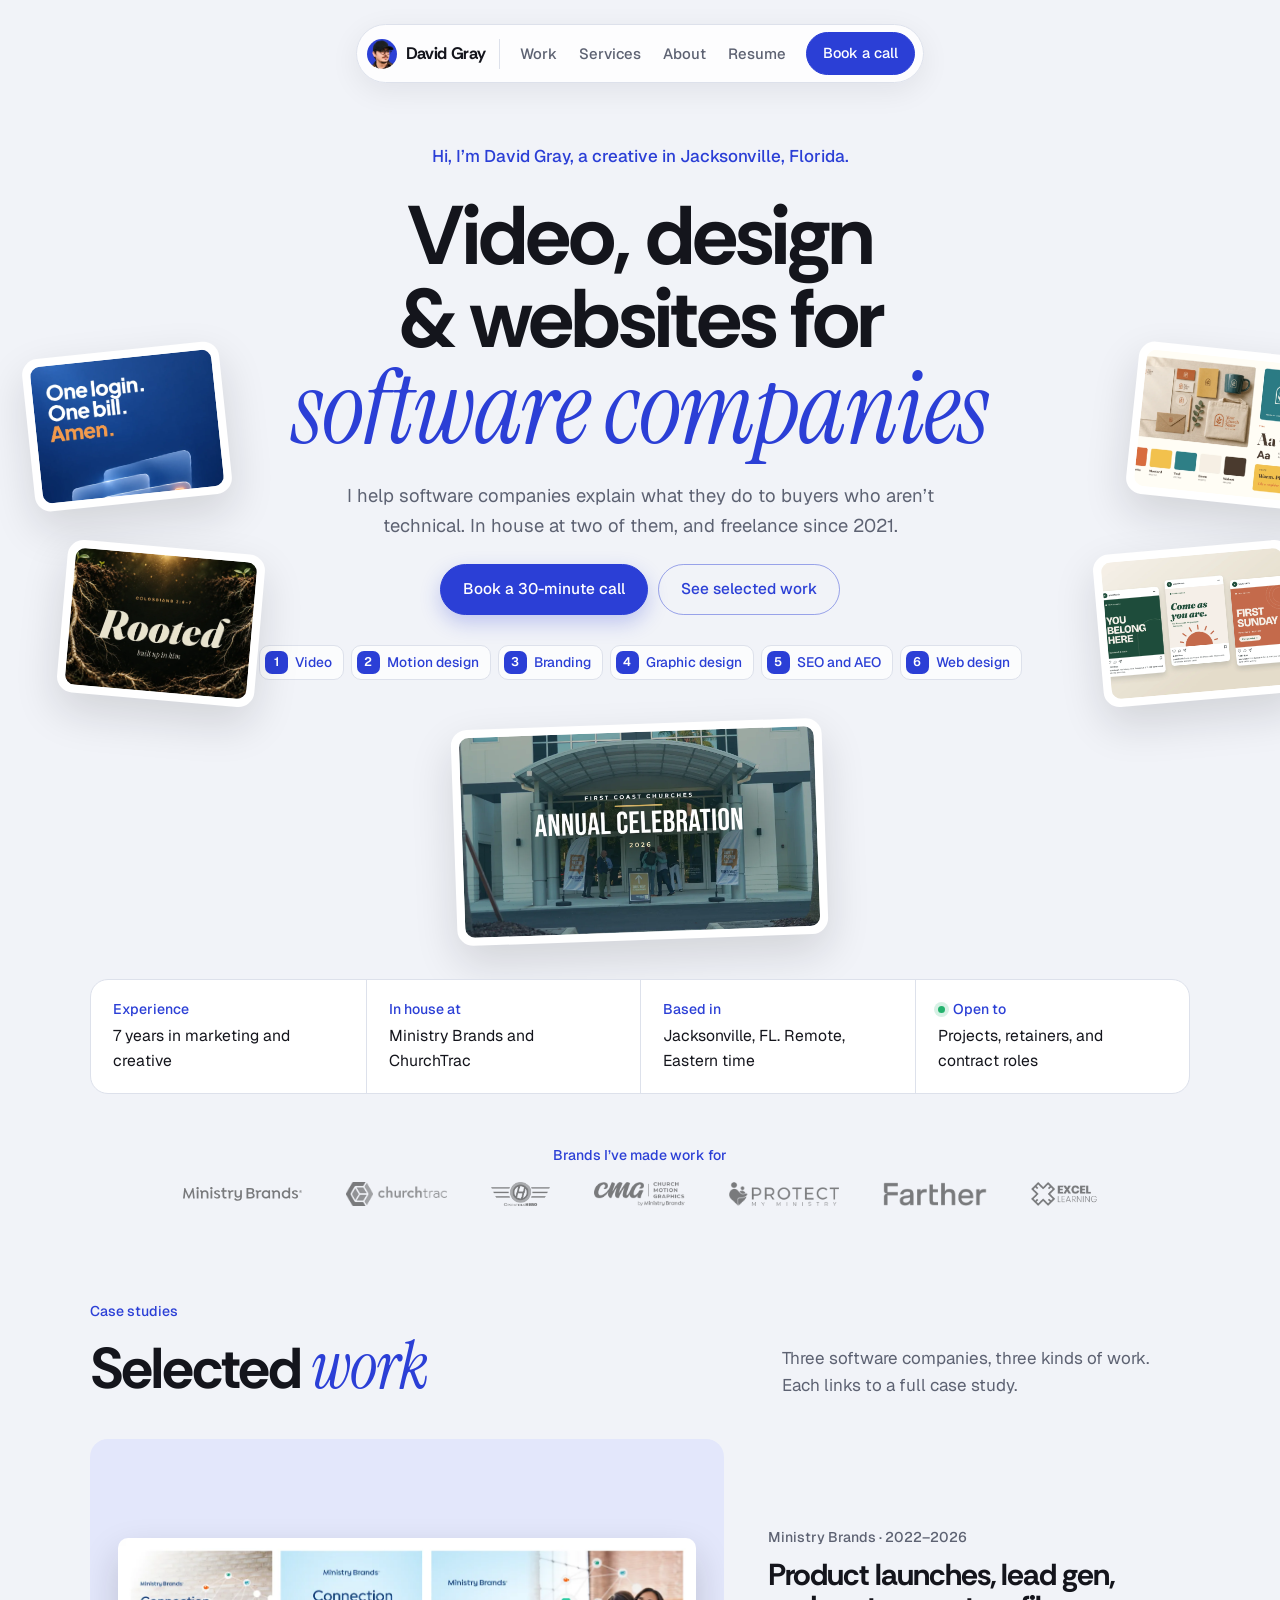
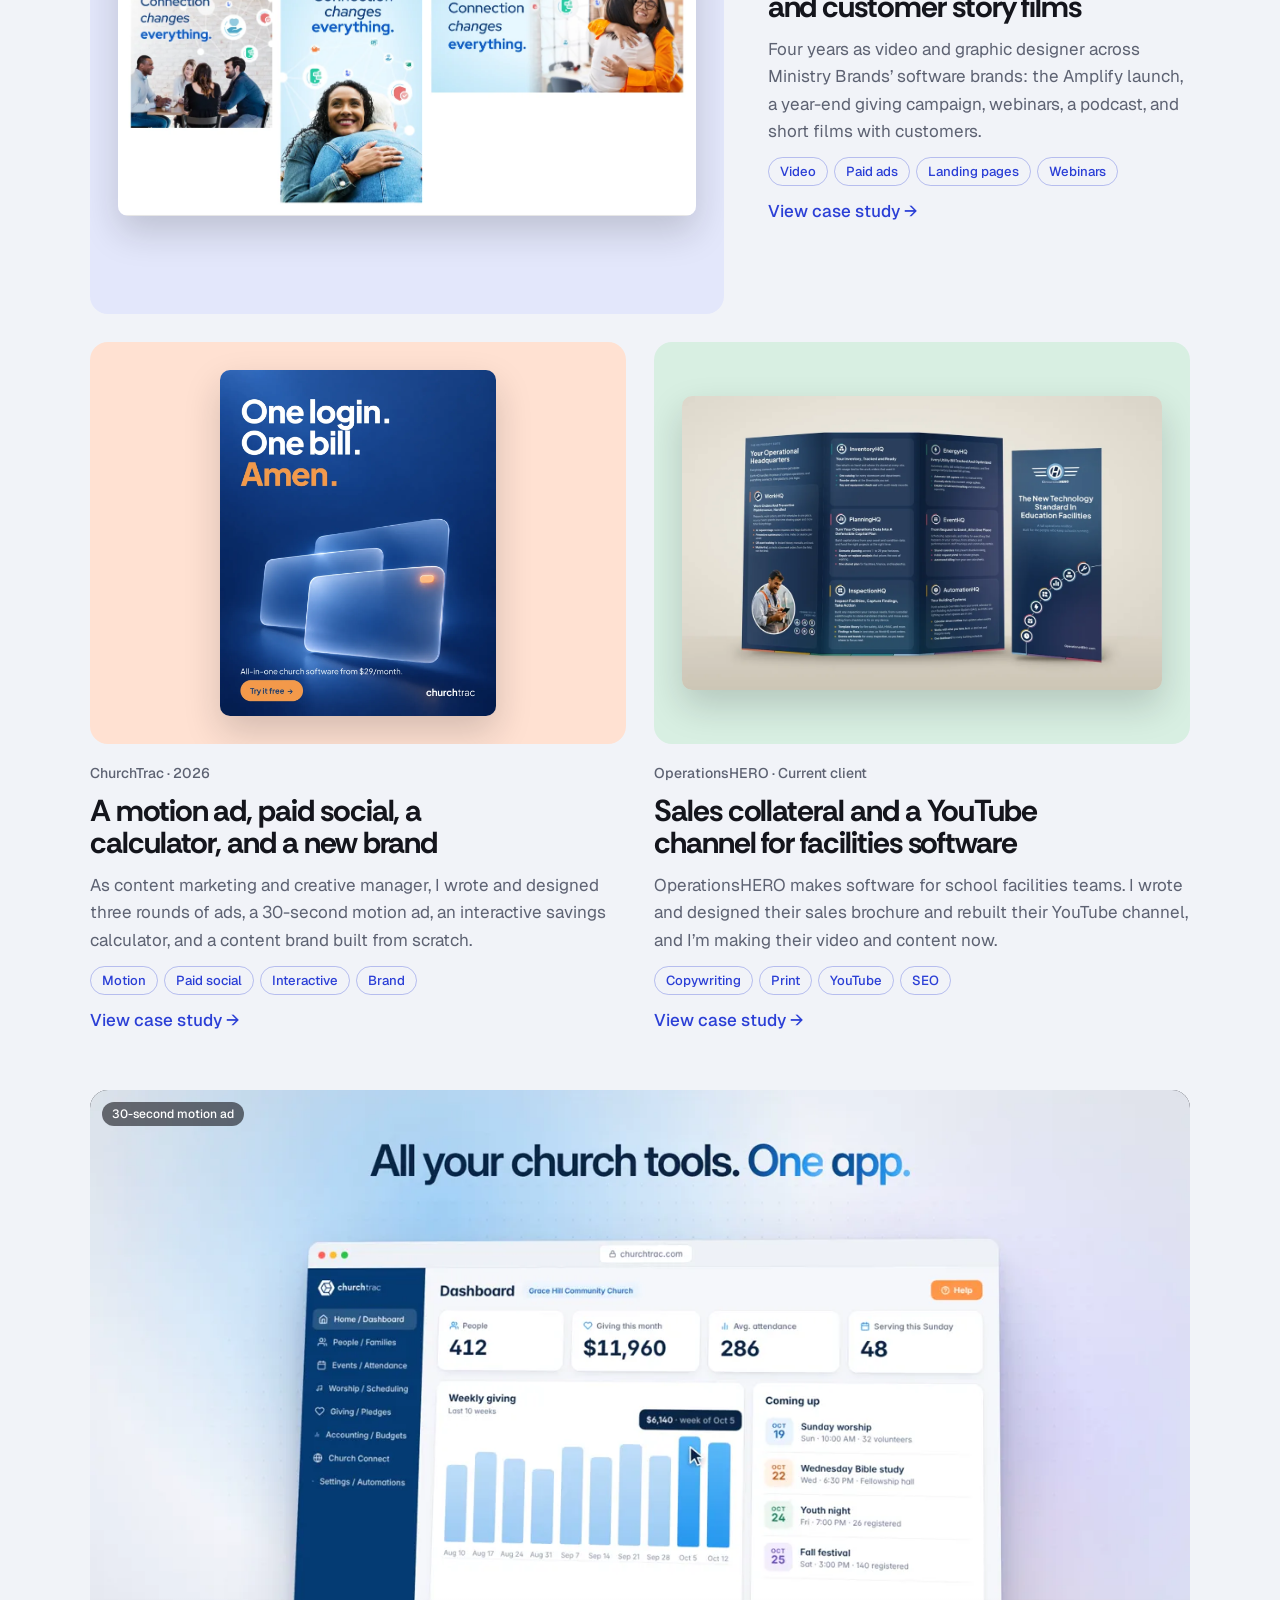
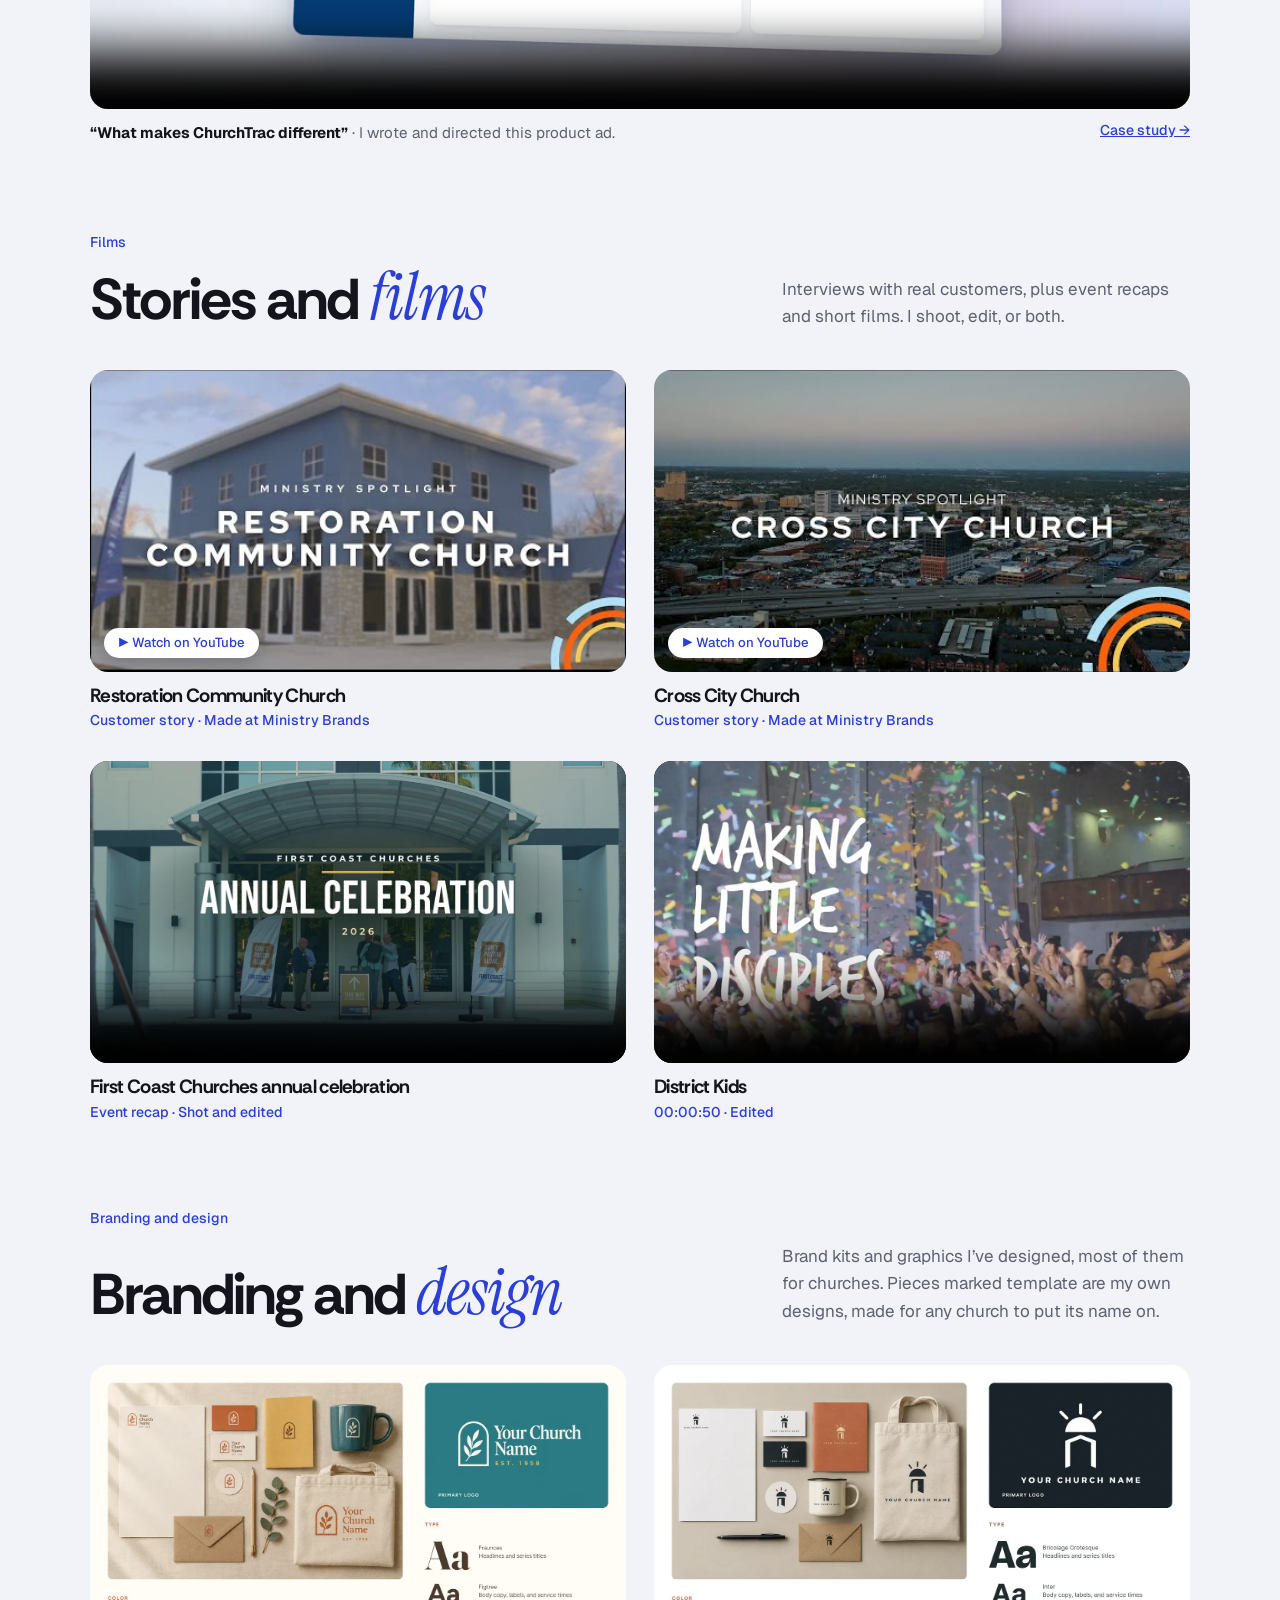
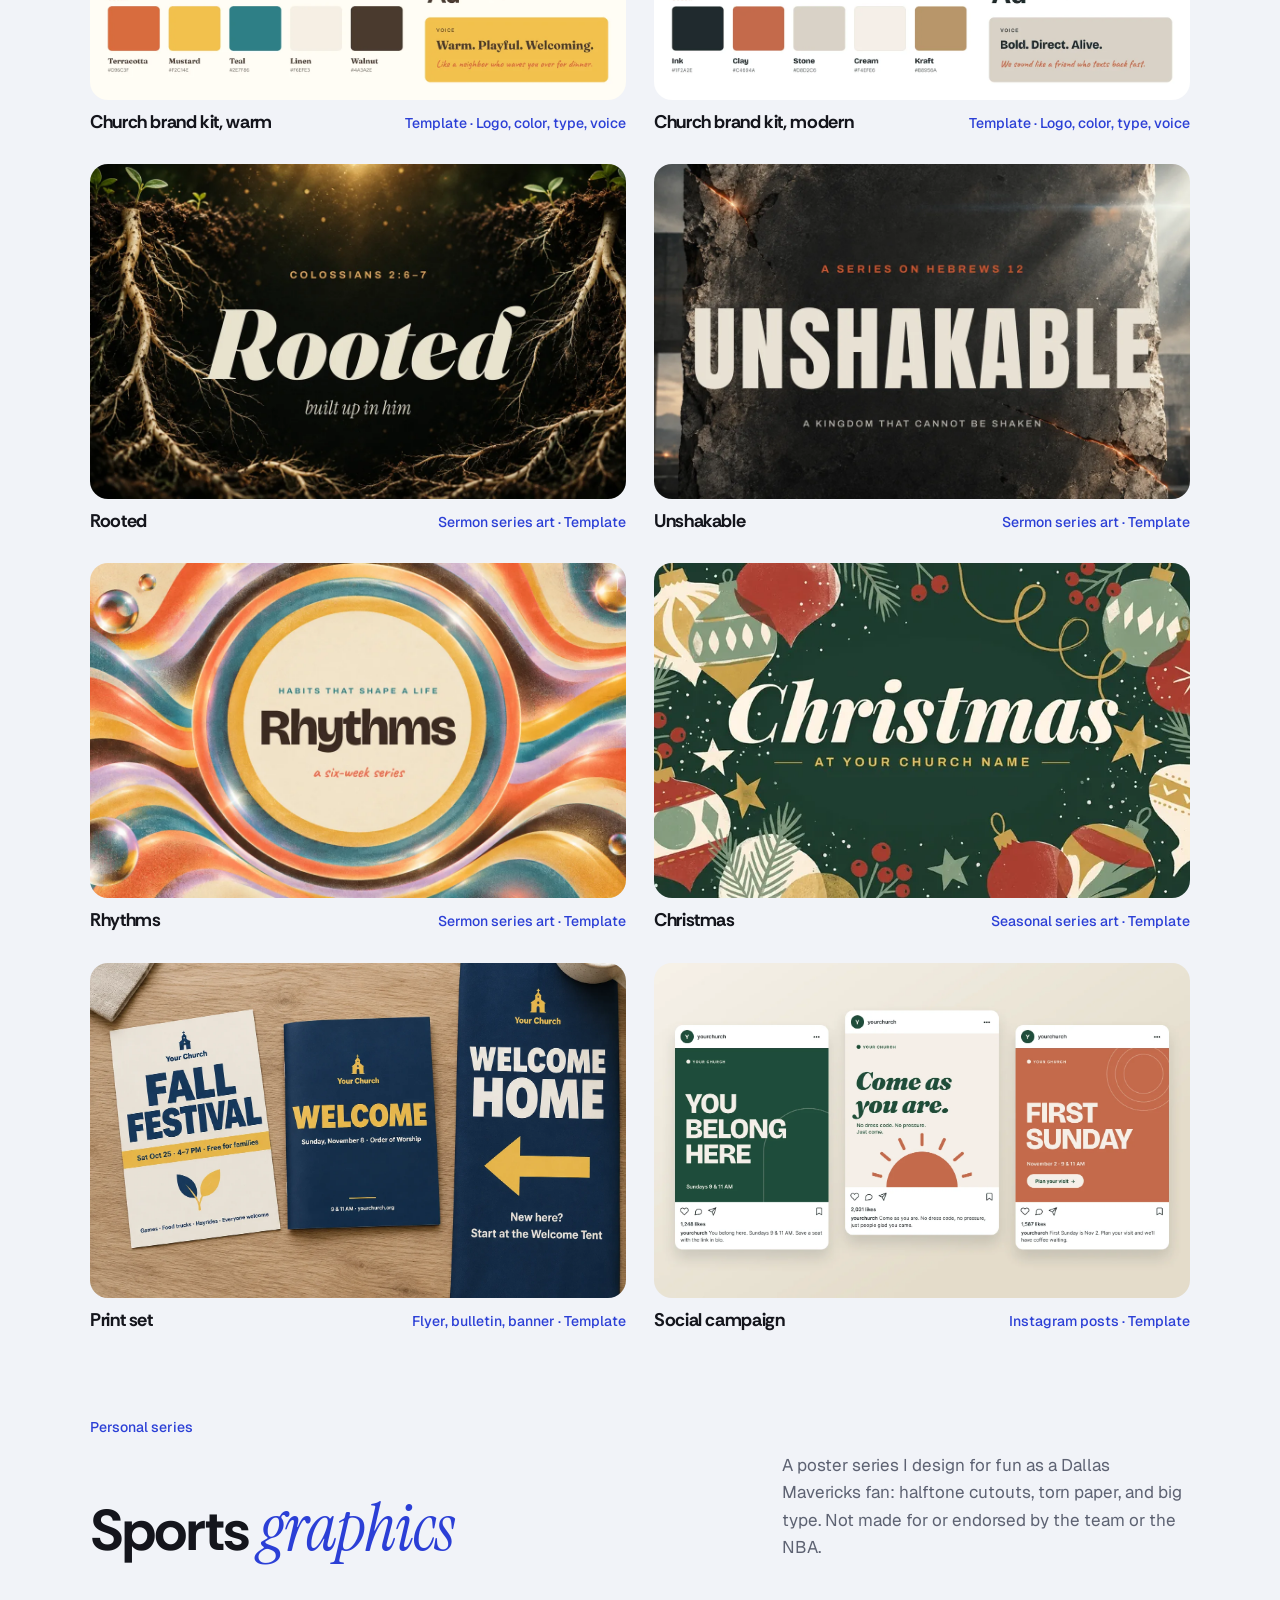
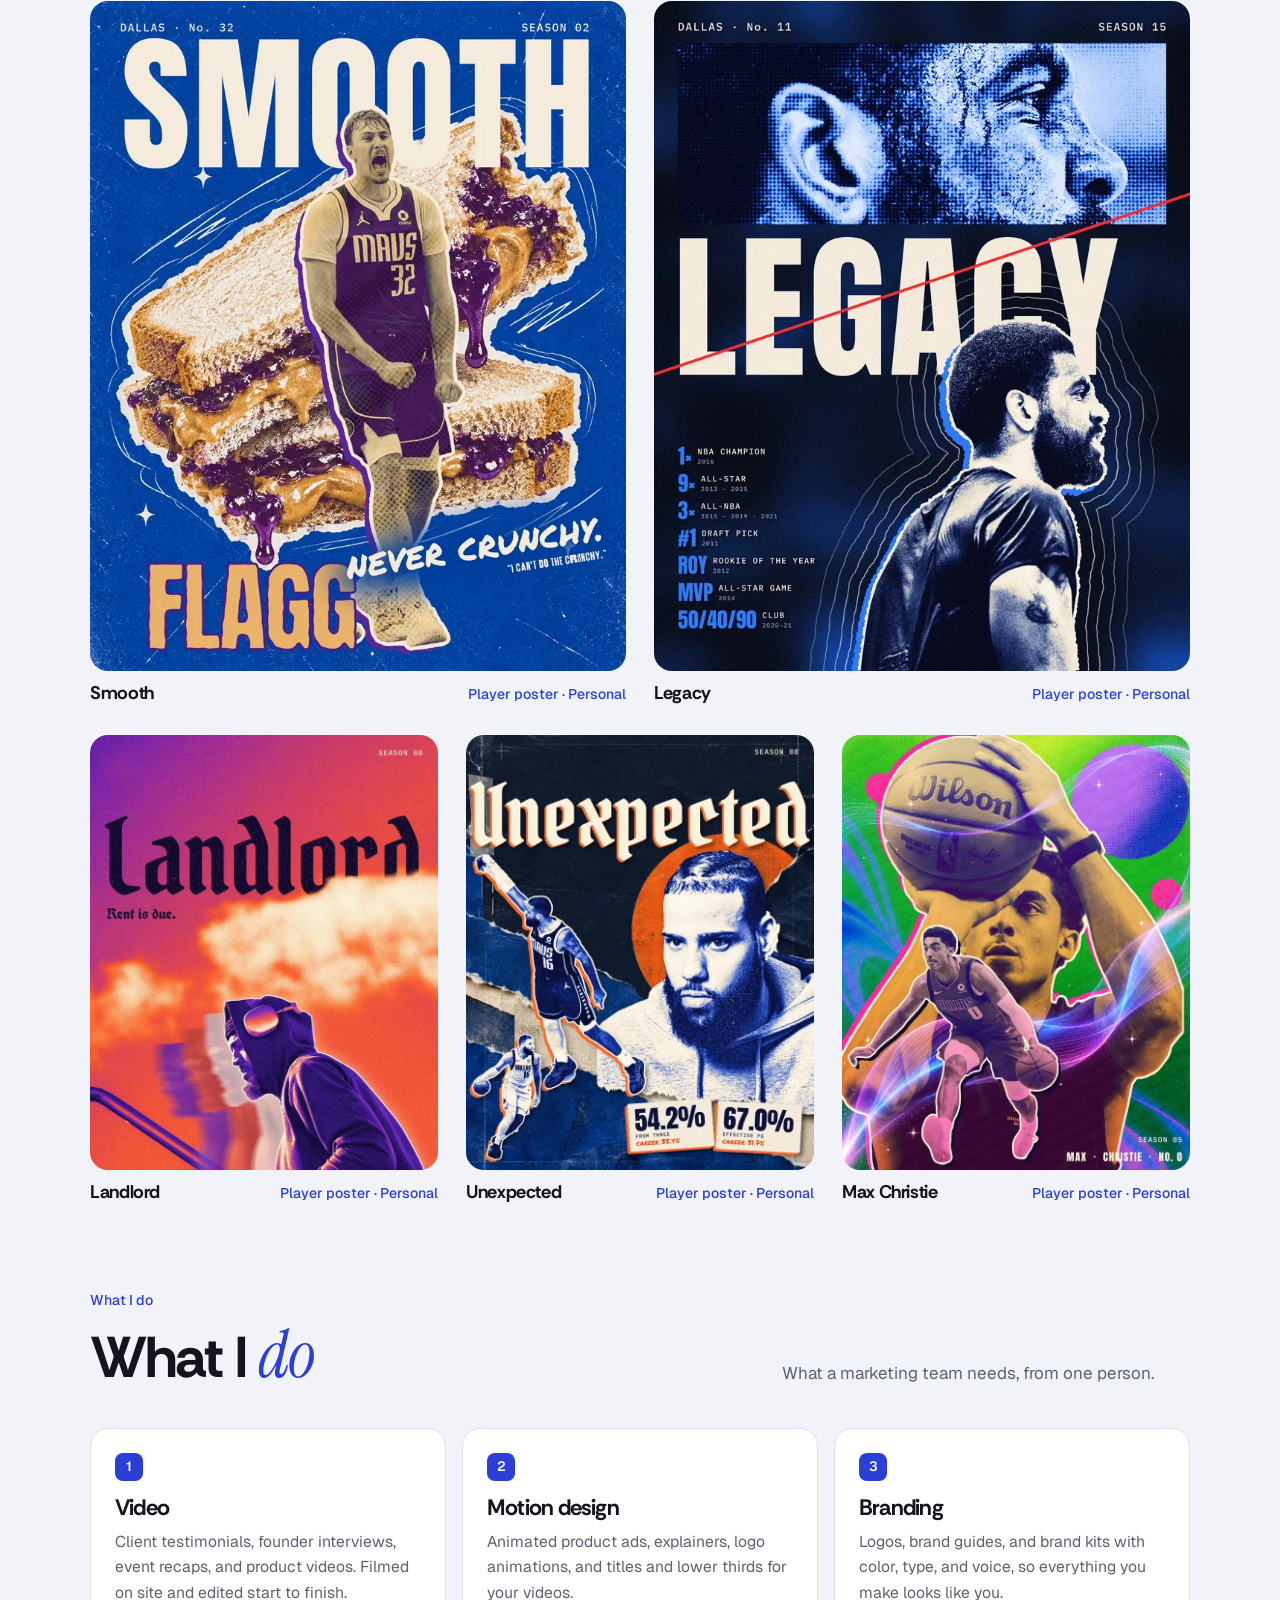
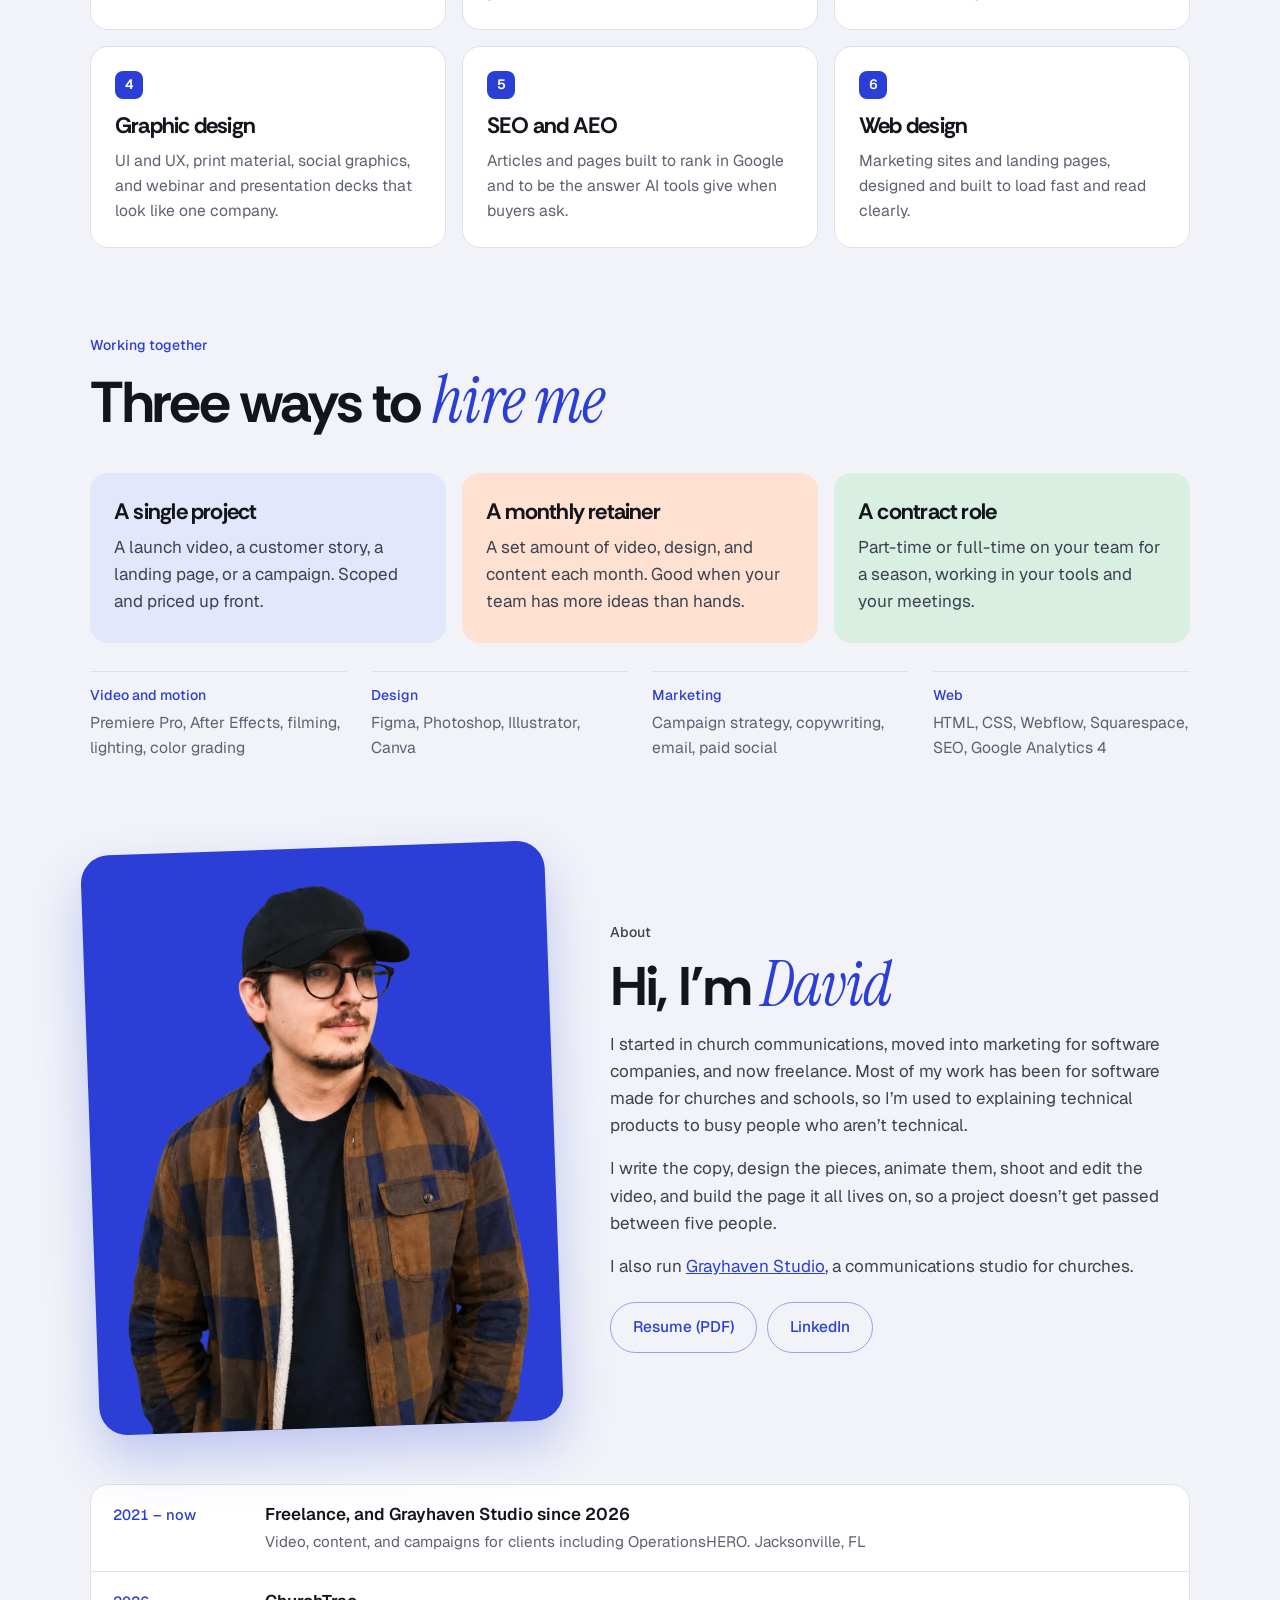
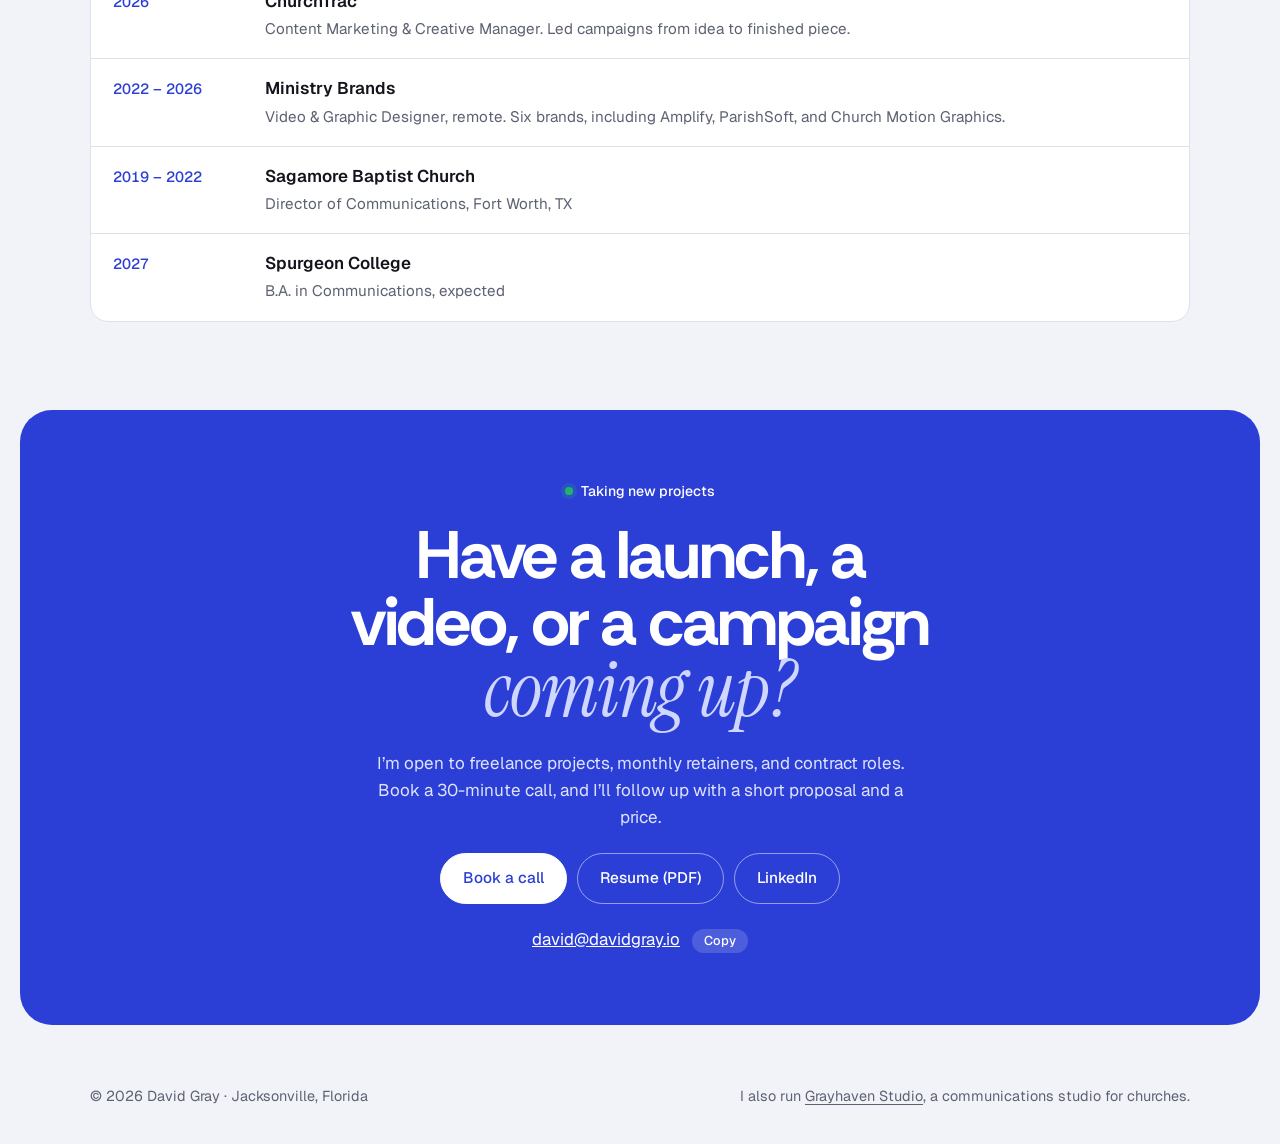
==== commit f4b001d1: "Add Sports graphics section with five personal poster designs Co-Authored-By: Claude Opus 5.5 <norep" ====
--- a/index.html
+++ b/index.html
@@ -185,6 +185,23 @@
     </div>
   </section>
 
+  <section class="block" id="sports">
+    <div class="wrap">
+      <div class="head">
+        <p class="tc">Personal series</p>
+        <h2>Sports <em>graphics</em></h2>
+        <p>A poster series I design for fun as a Dallas Mavericks fan: halftone cutouts, torn paper, and big type. Not made for or endorsed by the team or the NBA.</p>
+      </div>
+      <div class="gal posters">
+        <figure><a class="shot" href="img/sports-smooth-lg.webp" target="_blank" rel="noopener"><img src="img/sports-smooth.webp" width="720" height="900" alt="Cooper Flagg, No. 32: a cutout of him yelling in a purple Mavs jersey over a giant peanut butter and jelly sandwich on blue, headline SMOOTH, tagline Never crunchy" loading="lazy"></a><figcaption><strong>Smooth</strong><span class="tc">Player poster · Personal</span></figcaption></figure>
+        <figure><a class="shot" href="img/sports-legacy-lg.webp" target="_blank" rel="noopener"><img src="img/sports-legacy.webp" width="720" height="900" alt="Dallas No. 11 on navy: a blue halftone close-up of his profile above the word LEGACY, a red slash, and a column of career honors" loading="lazy"></a><figcaption><strong>Legacy</strong><span class="tc">Player poster · Personal</span></figcaption></figure>
+        <figure><a class="shot" href="img/sports-landlord-lg.webp" target="_blank" rel="noopener"><img src="img/sports-landlord.webp" width="720" height="900" alt="A hooded player in headphones, duotone purple, against an orange sky with blurred clouds, blackletter title Landlord and the line Rent is due" loading="lazy"></a><figcaption><strong>Landlord</strong><span class="tc">Player poster · Personal</span></figcaption></figure>
+        <figure><a class="shot" href="img/sports-unexpected-lg.webp" target="_blank" rel="noopener"><img src="img/sports-unexpected.webp" width="720" height="900" alt="Dallas No. 16 on torn navy and blue paper: blue halftone cutouts, an orange sun, blackletter title Unexpected, and two stat cards for three-point and effective field goal percentage" loading="lazy"></a><figcaption><strong>Unexpected</strong><span class="tc">Player poster · Personal</span></figcaption></figure>
+        <figure><a class="shot" href="img/sports-christie-lg.webp" target="_blank" rel="noopener"><img src="img/sports-christie.webp" width="720" height="900" alt="Max Christie, No. 0: a gold duotone shooting close-up behind a pink dribbling cutout on acid green, with purple orbs and light trails" loading="lazy"></a><figcaption><strong>Max Christie</strong><span class="tc">Player poster · Personal</span></figcaption></figure>
+      </div>
+    </div>
+  </section>
+
   <section class="block" id="services">
     <div class="wrap">
       <div class="head">
--- a/style.css
+++ b/style.css
@@ -142,6 +142,12 @@
 .gal figure:hover .shot img { transform: scale(1.03); }
 .gal figcaption { display: flex; justify-content: space-between; gap: 4px 16px; flex-wrap: wrap; align-items: baseline; }
 .gal figcaption strong { font: 700 1.15rem/1.1 var(--display); letter-spacing: -0.02em; }
+.gal.posters { grid-template-columns: repeat(6, minmax(0, 1fr)); }
+.gal.posters figure { grid-column: span 2; }
+.gal.posters figure:nth-child(-n+2) { grid-column: span 3; }
+.gal.posters .shot { display: block; }
+.gal.posters .shot img { aspect-ratio: 4 / 5; height: auto; }
+@media (max-width: 900px) { .gal.posters { grid-template-columns: repeat(2, minmax(0, 1fr)); gap: 24px 16px; } .gal.posters figure, .gal.posters figure:nth-child(-n+2) { grid-column: auto; } .gal.posters figure:first-child { grid-column: 1 / -1; } }
 
 /* Services */
 .svc-list { display: grid; grid-template-columns: repeat(3, minmax(0, 1fr)); gap: 16px; counter-reset: s; }
@@ -245,5 +251,6 @@
   .contact { padding-block: 52px; border-radius: 24px; }
   .job-media { padding: 18px; }
 }
+@media (max-width: 560px) { .gal.posters { grid-template-columns: repeat(2, minmax(0, 1fr)); } .gal.posters figcaption .tc { display: none; } }
 @media (max-width: 420px) { .quick, .tools { grid-template-columns: minmax(0, 1fr); } .quick div + div { border-left: 0; border-top: 1px solid var(--line); } }
 @media (prefers-reduced-motion: reduce) { html { scroll-behavior: auto; } .fl > div { animation: none; } * { transition: none !important; } }
